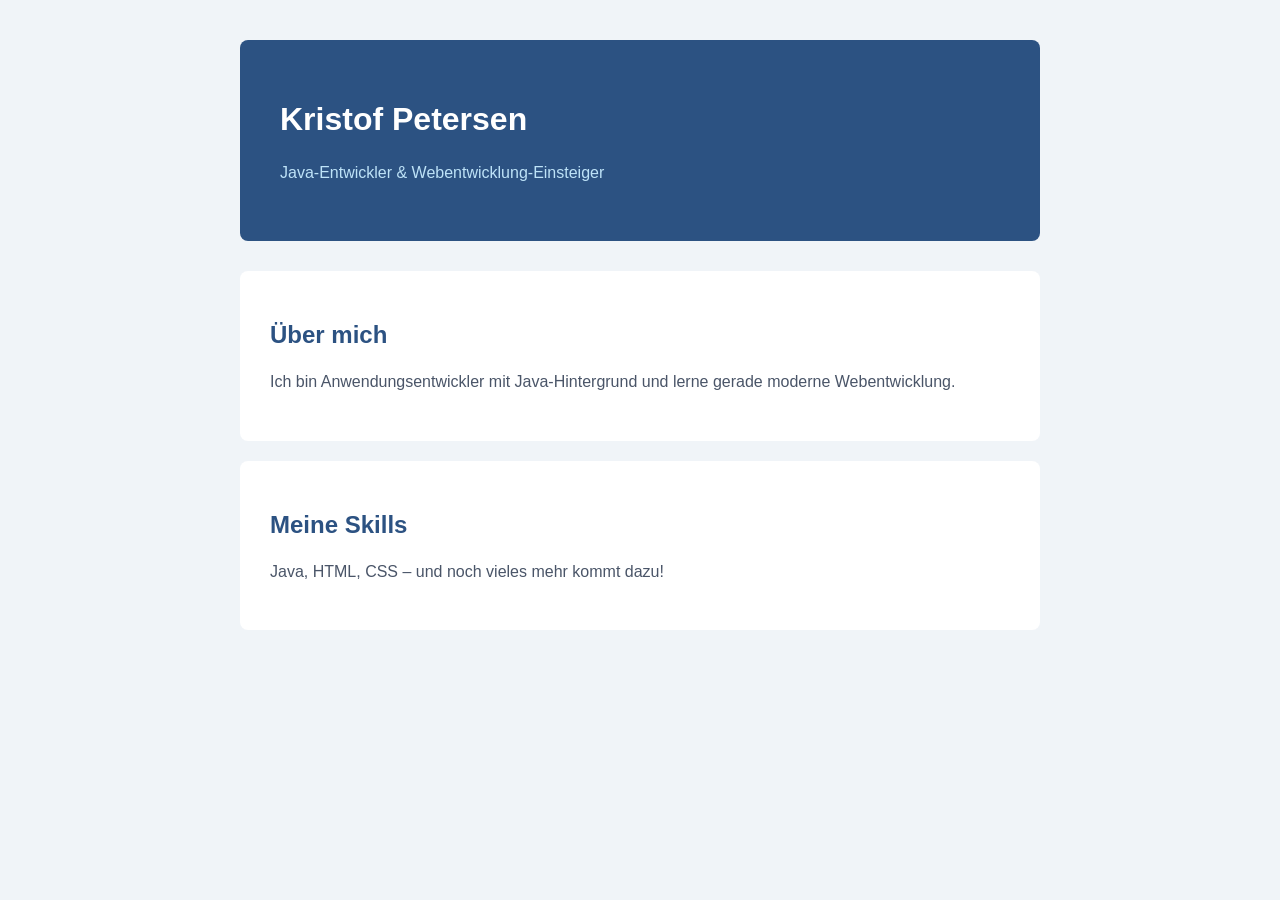
==== index.html @ 46e9c8f8 "Meine erste Website" ====
<!DOCTYPE html>
<html lang="en">
<head>
    <meta charset="UTF-8">
    <meta name="viewport" content="width=device-width, initial-scale=1.0">
    <title>Document</title>
    <link rel="stylesheet" href="style.css">
</head>
<body>
    <header>
        <h1>Kristof Petersen</h1>
        <p>Java-Entwickler & Webentwicklung-Einsteiger</p>
    </header>

    <section>
        <h2>Über mich</h2>
        <p>Ich bin Anwendungsentwickler mit Java-Hintergrund und lerne gerade moderne Webentwicklung.</p>
    </section>

    <section>
        <h2>Meine Skills</h2>
        <p>Java, HTML, CSS – und noch vieles mehr kommt dazu!</p>
    </section>
</body>
</html>
---- style.css ----
body {
    background-color: #f0f4f8;
    font-family: Arial, sans-serif;
    max-width: 800px;
    margin: 0 auto;
    padding: 40px;
}

h1 {
    color: white;
}

p {
    color: #4a5568;
    line-height: 1.6;
}
header {
    background-color: #2c5282;
    color: white;
    padding: 40px;
    border-radius: 8px;
    margin-bottom: 30px;
}

header p {
    color: #bee3f8;
}

section {
    background-color: white;
    padding: 30px;
    border-radius: 8px;
    margin-bottom: 20px;
}

h2 {
    color: #2c5282;
}
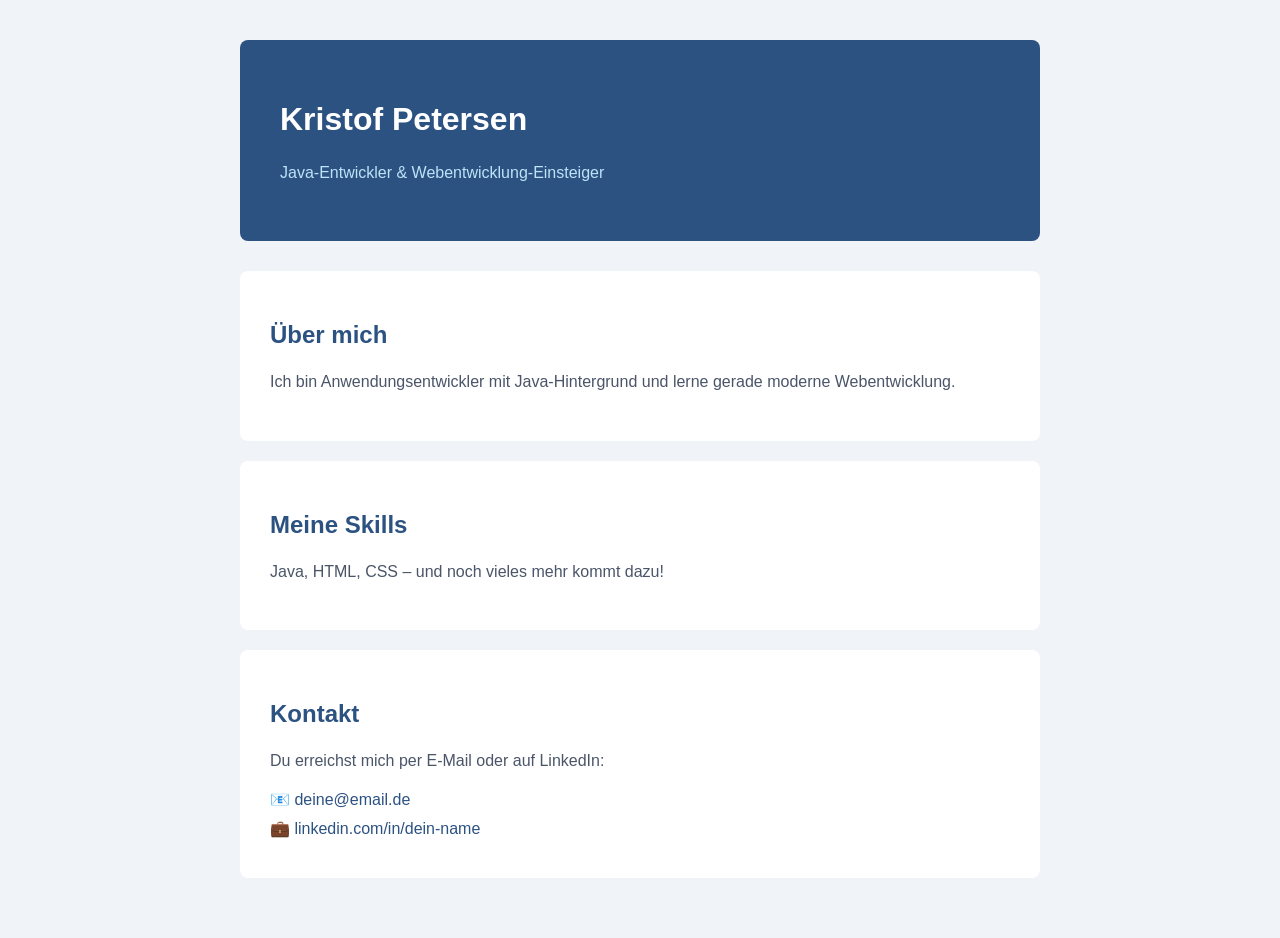
==== commit 41b3f279: "Kontaktbereich mit E-Mail und LinkedIn hinzugefügt Co-Authored-By: Claude Sonnet 4.6 <noreply@anthro" ====
--- a/index.html
+++ b/index.html
@@ -21,5 +21,14 @@
         <h2>Meine Skills</h2>
         <p>Java, HTML, CSS – und noch vieles mehr kommt dazu!</p>
     </section>
+
+    <section id="kontakt">
+        <h2>Kontakt</h2>
+        <p>Du erreichst mich per E-Mail oder auf LinkedIn:</p>
+        <ul class="kontakt-liste">
+            <li>📧 <a href="mailto:deine@email.de">deine@email.de</a></li>
+            <li>💼 <a href="https://linkedin.com/in/dein-name" target="_blank">linkedin.com/in/dein-name</a></li>
+        </ul>
+    </section>
 </body>
 </html>
--- a/style.css
+++ b/style.css
@@ -35,4 +35,25 @@
 
 h2 {
     color: #2c5282;
+}
+
+.kontakt-liste {
+    list-style: none;
+    padding: 0;
+    margin: 0;
+}
+
+.kontakt-liste li {
+    margin-bottom: 10px;
+    font-size: 1rem;
+    color: #4a5568;
+}
+
+.kontakt-liste a {
+    color: #2c5282;
+    text-decoration: none;
+}
+
+.kontakt-liste a:hover {
+    text-decoration: underline;
 }
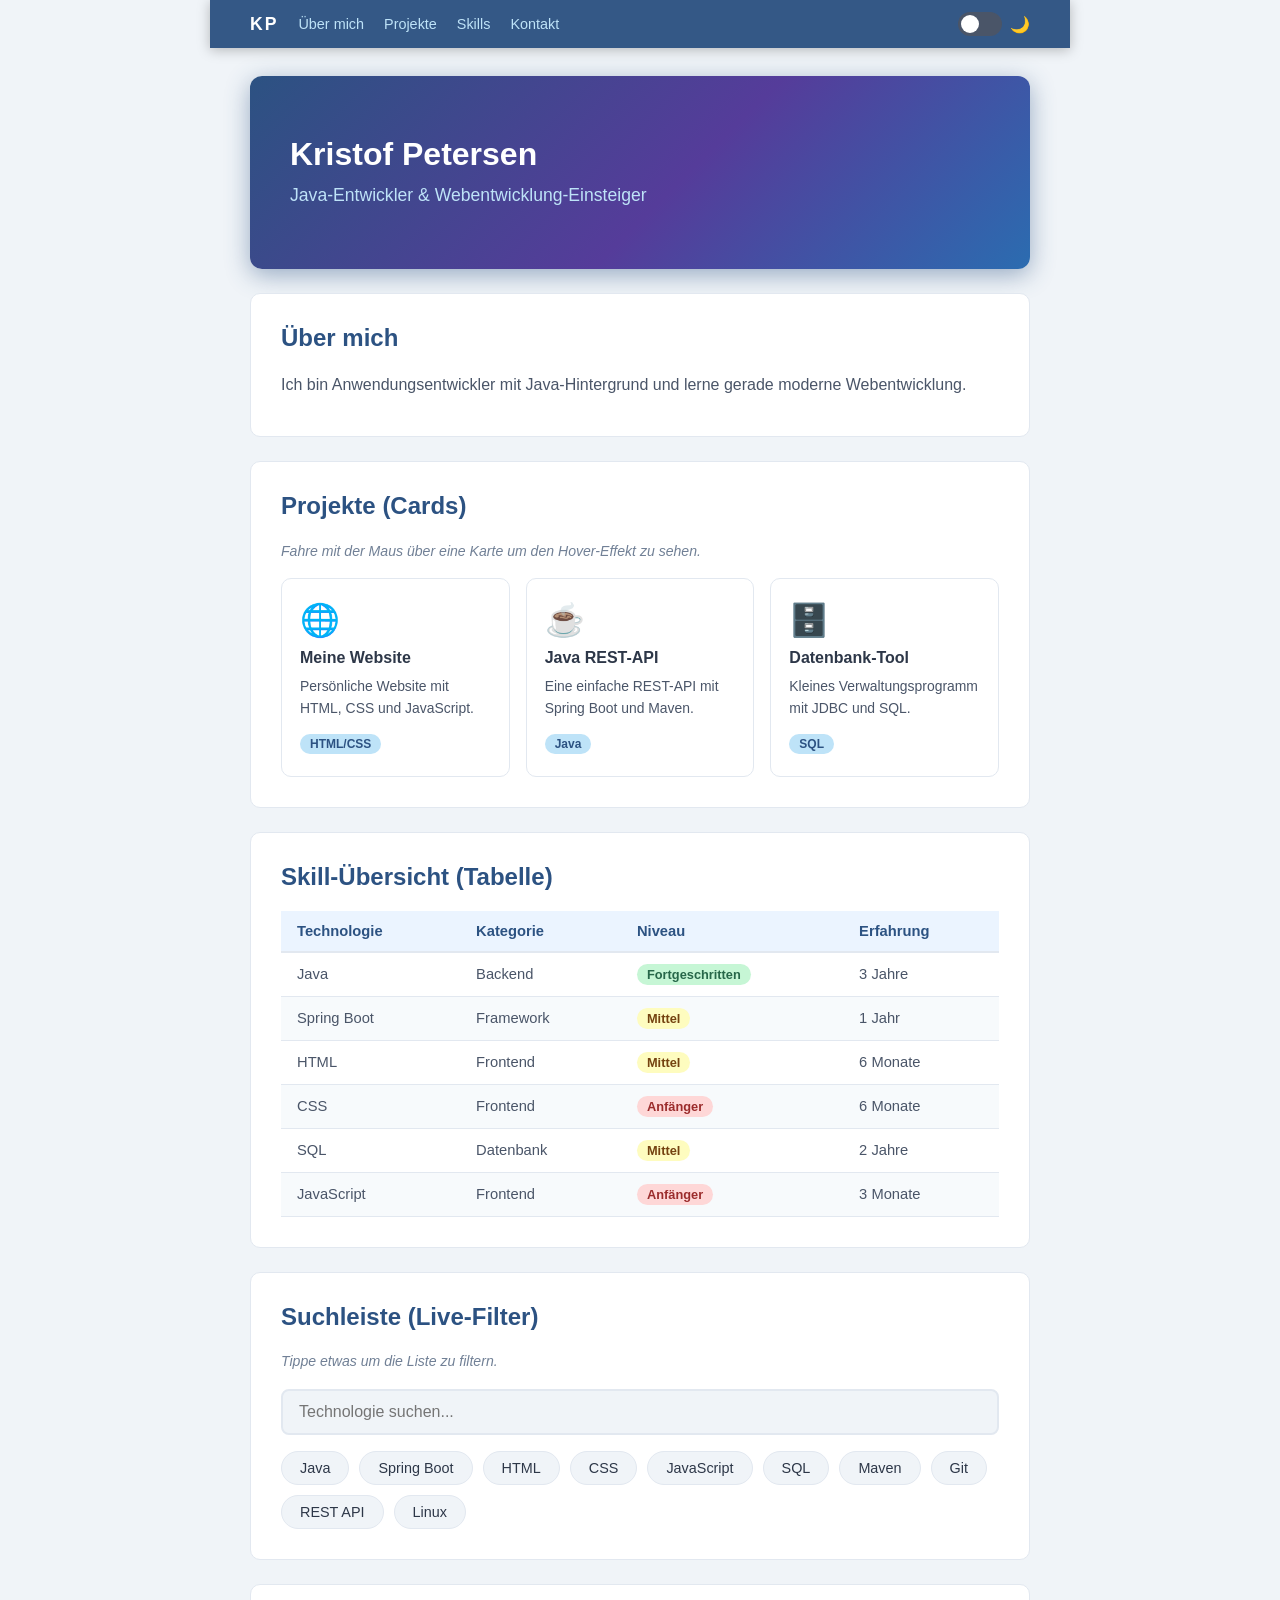
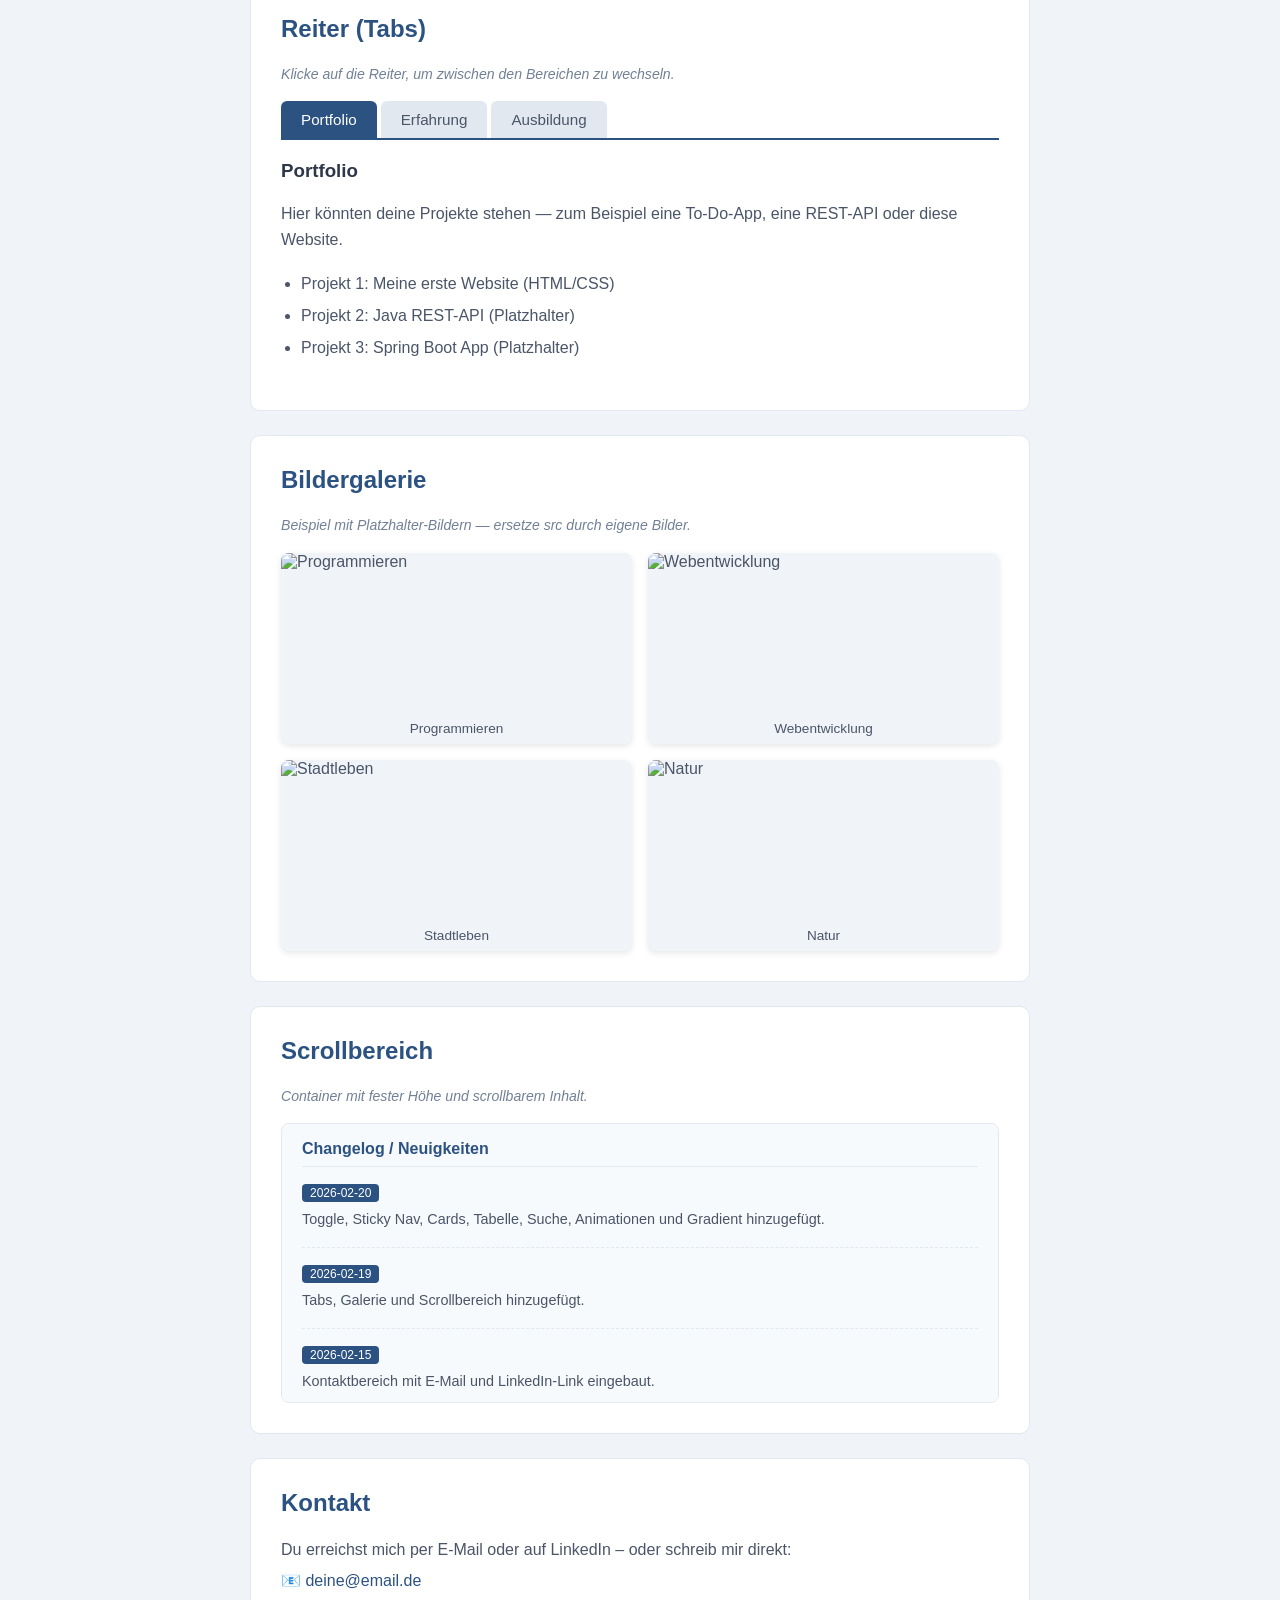
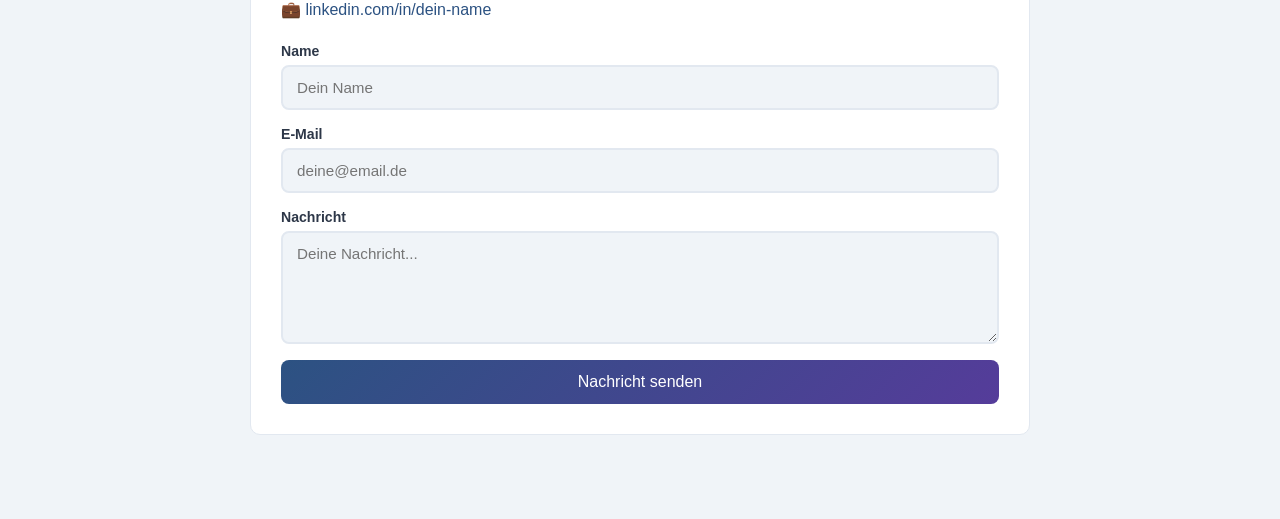
==== commit a78da6f3: "Neue UI-Elemente und Dark-Mode-Fix für Überschriften Visuelle Elemente hinzugefügt: Sticky Nav, Dark" ====
--- a/index.html
+++ b/index.html
@@ -1,34 +1,312 @@
 <!DOCTYPE html>
-<html lang="en">
+<html lang="de">
 <head>
     <meta charset="UTF-8">
     <meta name="viewport" content="width=device-width, initial-scale=1.0">
-    <title>Document</title>
+    <title>Kristof Petersen</title>
     <link rel="stylesheet" href="style.css">
 </head>
 <body>
+
+    <!-- ===== STICKY NAV ===== -->
+    <nav class="sticky-nav">
+        <div class="nav-inhalt">
+            <span class="nav-name">KP</span>
+            <div class="nav-links">
+                <a href="#ueber-mich">Über mich</a>
+                <a href="#projekte">Projekte</a>
+                <a href="#skills">Skills</a>
+                <a href="#kontakt">Kontakt</a>
+            </div>
+            <label class="toggle-switch" title="Dark Mode umschalten">
+                <input type="checkbox" id="dark-mode-toggle">
+                <span class="toggle-slider"></span>
+                <span class="toggle-label">🌙</span>
+            </label>
+        </div>
+    </nav>
+
+    <!-- ===== HEADER mit Gradient ===== -->
     <header>
         <h1>Kristof Petersen</h1>
         <p>Java-Entwickler & Webentwicklung-Einsteiger</p>
     </header>
 
-    <section>
+    <!-- ===== ÜBER MICH ===== -->
+    <section id="ueber-mich" class="animiert">
         <h2>Über mich</h2>
         <p>Ich bin Anwendungsentwickler mit Java-Hintergrund und lerne gerade moderne Webentwicklung.</p>
     </section>
 
-    <section>
-        <h2>Meine Skills</h2>
-        <p>Java, HTML, CSS – und noch vieles mehr kommt dazu!</p>
-    </section>
-
-    <section id="kontakt">
+    <!-- ===== KARTEN ===== -->
+    <section id="projekte" class="animiert">
+        <h2>Projekte (Cards)</h2>
+        <p class="hinweis">Fahre mit der Maus über eine Karte um den Hover-Effekt zu sehen.</p>
+        <div class="karten-raster">
+            <div class="karte">
+                <div class="karte-icon">🌐</div>
+                <h3>Meine Website</h3>
+                <p>Persönliche Website mit HTML, CSS und JavaScript.</p>
+                <span class="karte-tag">HTML/CSS</span>
+            </div>
+            <div class="karte">
+                <div class="karte-icon">☕</div>
+                <h3>Java REST-API</h3>
+                <p>Eine einfache REST-API mit Spring Boot und Maven.</p>
+                <span class="karte-tag">Java</span>
+            </div>
+            <div class="karte">
+                <div class="karte-icon">🗄️</div>
+                <h3>Datenbank-Tool</h3>
+                <p>Kleines Verwaltungsprogramm mit JDBC und SQL.</p>
+                <span class="karte-tag">SQL</span>
+            </div>
+        </div>
+    </section>
+
+    <!-- ===== TABELLE ===== -->
+    <section id="skills" class="animiert">
+        <h2>Skill-Übersicht (Tabelle)</h2>
+        <table class="skill-tabelle">
+            <thead>
+                <tr>
+                    <th>Technologie</th>
+                    <th>Kategorie</th>
+                    <th>Niveau</th>
+                    <th>Erfahrung</th>
+                </tr>
+            </thead>
+            <tbody>
+                <tr>
+                    <td>Java</td>
+                    <td>Backend</td>
+                    <td><span class="niveau fortgeschritten">Fortgeschritten</span></td>
+                    <td>3 Jahre</td>
+                </tr>
+                <tr>
+                    <td>Spring Boot</td>
+                    <td>Framework</td>
+                    <td><span class="niveau mittel">Mittel</span></td>
+                    <td>1 Jahr</td>
+                </tr>
+                <tr>
+                    <td>HTML</td>
+                    <td>Frontend</td>
+                    <td><span class="niveau mittel">Mittel</span></td>
+                    <td>6 Monate</td>
+                </tr>
+                <tr>
+                    <td>CSS</td>
+                    <td>Frontend</td>
+                    <td><span class="niveau anfaenger">Anfänger</span></td>
+                    <td>6 Monate</td>
+                </tr>
+                <tr>
+                    <td>SQL</td>
+                    <td>Datenbank</td>
+                    <td><span class="niveau mittel">Mittel</span></td>
+                    <td>2 Jahre</td>
+                </tr>
+                <tr>
+                    <td>JavaScript</td>
+                    <td>Frontend</td>
+                    <td><span class="niveau anfaenger">Anfänger</span></td>
+                    <td>3 Monate</td>
+                </tr>
+            </tbody>
+        </table>
+    </section>
+
+    <!-- ===== SUCHLEISTE ===== -->
+    <section class="animiert">
+        <h2>Suchleiste (Live-Filter)</h2>
+        <p class="hinweis">Tippe etwas um die Liste zu filtern.</p>
+        <input type="text" id="suche" class="such-feld" placeholder="Technologie suchen...">
+        <ul class="such-liste" id="such-liste">
+            <li>Java</li>
+            <li>Spring Boot</li>
+            <li>HTML</li>
+            <li>CSS</li>
+            <li>JavaScript</li>
+            <li>SQL</li>
+            <li>Maven</li>
+            <li>Git</li>
+            <li>REST API</li>
+            <li>Linux</li>
+        </ul>
+    </section>
+
+    <!-- ===== TABS ===== -->
+    <section class="animiert">
+        <h2>Reiter (Tabs)</h2>
+        <p class="hinweis">Klicke auf die Reiter, um zwischen den Bereichen zu wechseln.</p>
+        <div class="tab-leiste">
+            <button class="tab-btn aktiv" onclick="zeigeTab('portfolio', this)">Portfolio</button>
+            <button class="tab-btn" onclick="zeigeTab('erfahrung', this)">Erfahrung</button>
+            <button class="tab-btn" onclick="zeigeTab('ausbildung', this)">Ausbildung</button>
+        </div>
+        <div class="tab-inhalt aktiv" id="portfolio">
+            <h3>Portfolio</h3>
+            <p>Hier könnten deine Projekte stehen — zum Beispiel eine To-Do-App, eine REST-API oder diese Website.</p>
+            <ul>
+                <li>Projekt 1: Meine erste Website (HTML/CSS)</li>
+                <li>Projekt 2: Java REST-API (Platzhalter)</li>
+                <li>Projekt 3: Spring Boot App (Platzhalter)</li>
+            </ul>
+        </div>
+        <div class="tab-inhalt" id="erfahrung">
+            <h3>Berufserfahrung</h3>
+            <p>Deine berufliche Laufbahn könnte hier übersichtlich dargestellt werden.</p>
+            <ul>
+                <li><strong>2023 – heute:</strong> Junior Java-Entwickler (Platzhalter GmbH)</li>
+                <li><strong>2021 – 2023:</strong> Ausbildung Anwendungsentwickler</li>
+            </ul>
+        </div>
+        <div class="tab-inhalt" id="ausbildung">
+            <h3>Ausbildung</h3>
+            <p>Zertifikate, Abschlüsse und Weiterbildungen könnten hier aufgelistet werden.</p>
+            <ul>
+                <li>Fachinformatiker – Anwendungsentwicklung (IHK)</li>
+                <li>Selbststudium: Webentwicklung (HTML, CSS, JavaScript)</li>
+            </ul>
+        </div>
+    </section>
+
+    <!-- ===== GALERIE ===== -->
+    <section class="animiert">
+        <h2>Bildergalerie</h2>
+        <p class="hinweis">Beispiel mit Platzhalter-Bildern — ersetze src durch eigene Bilder.</p>
+        <div class="galerie">
+            <figure>
+                <img src="https://picsum.photos/seed/java/400/250" alt="Programmieren">
+                <figcaption>Programmieren</figcaption>
+            </figure>
+            <figure>
+                <img src="https://picsum.photos/seed/web/400/250" alt="Webentwicklung">
+                <figcaption>Webentwicklung</figcaption>
+            </figure>
+            <figure>
+                <img src="https://picsum.photos/seed/city/400/250" alt="Stadtleben">
+                <figcaption>Stadtleben</figcaption>
+            </figure>
+            <figure>
+                <img src="https://picsum.photos/seed/nature/400/250" alt="Natur">
+                <figcaption>Natur</figcaption>
+            </figure>
+        </div>
+    </section>
+
+    <!-- ===== SCROLLBEREICH ===== -->
+    <section class="animiert">
+        <h2>Scrollbereich</h2>
+        <p class="hinweis">Container mit fester Höhe und scrollbarem Inhalt.</p>
+        <div class="scroll-box">
+            <h3>Changelog / Neuigkeiten</h3>
+            <div class="scroll-eintrag">
+                <span class="datum">2026-02-20</span>
+                <p>Toggle, Sticky Nav, Cards, Tabelle, Suche, Animationen und Gradient hinzugefügt.</p>
+            </div>
+            <div class="scroll-eintrag">
+                <span class="datum">2026-02-19</span>
+                <p>Tabs, Galerie und Scrollbereich hinzugefügt.</p>
+            </div>
+            <div class="scroll-eintrag">
+                <span class="datum">2026-02-15</span>
+                <p>Kontaktbereich mit E-Mail und LinkedIn-Link eingebaut.</p>
+            </div>
+            <div class="scroll-eintrag">
+                <span class="datum">2026-02-10</span>
+                <p>CSS-Styling verbessert — blauer Header und abgerundete Karten.</p>
+            </div>
+            <div class="scroll-eintrag">
+                <span class="datum">2026-02-05</span>
+                <p>Erste Version der persönlichen Website veröffentlicht.</p>
+            </div>
+            <div class="scroll-eintrag">
+                <span class="datum">2026-01-28</span>
+                <p>Grundstruktur mit HTML erstellt: Header, Über-mich, Skills.</p>
+            </div>
+            <div class="scroll-eintrag">
+                <span class="datum">2026-01-20</span>
+                <p>Projekt gestartet – Lernziel: Moderne Webentwicklung meistern.</p>
+            </div>
+        </div>
+    </section>
+
+    <!-- ===== KONTAKTFORMULAR ===== -->
+    <section id="kontakt" class="animiert">
         <h2>Kontakt</h2>
-        <p>Du erreichst mich per E-Mail oder auf LinkedIn:</p>
+        <p>Du erreichst mich per E-Mail oder auf LinkedIn – oder schreib mir direkt:</p>
         <ul class="kontakt-liste">
             <li>📧 <a href="mailto:deine@email.de">deine@email.de</a></li>
             <li>💼 <a href="https://linkedin.com/in/dein-name" target="_blank">linkedin.com/in/dein-name</a></li>
         </ul>
-    </section>
+
+        <form class="kontakt-formular" onsubmit="formularAbsenden(event)">
+            <div class="formular-gruppe">
+                <label for="name">Name</label>
+                <input type="text" id="name" placeholder="Dein Name" required>
+            </div>
+            <div class="formular-gruppe">
+                <label for="email">E-Mail</label>
+                <input type="email" id="email" placeholder="deine@email.de" required>
+            </div>
+            <div class="formular-gruppe">
+                <label for="nachricht">Nachricht</label>
+                <textarea id="nachricht" rows="5" placeholder="Deine Nachricht..." required></textarea>
+            </div>
+            <button type="submit" class="senden-btn">Nachricht senden</button>
+        </form>
+        <div id="formular-bestaetigung" class="bestaetigung versteckt">
+            ✅ Danke! Deine Nachricht wurde (simuliert) gesendet.
+        </div>
+    </section>
+
+    <script>
+        // ===== DARK MODE =====
+        const toggle = document.getElementById('dark-mode-toggle');
+        if (localStorage.getItem('dunkelModus') === 'an') {
+            document.body.classList.add('dunkel');
+            toggle.checked = true;
+        }
+        toggle.addEventListener('change', () => {
+            document.body.classList.toggle('dunkel');
+            localStorage.setItem('dunkelModus', toggle.checked ? 'an' : 'aus');
+        });
+
+        // ===== TABS =====
+        function zeigeTab(id, btn) {
+            document.querySelectorAll('.tab-inhalt').forEach(el => el.classList.remove('aktiv'));
+            document.querySelectorAll('.tab-btn').forEach(b => b.classList.remove('aktiv'));
+            document.getElementById(id).classList.add('aktiv');
+            btn.classList.add('aktiv');
+        }
+
+        // ===== SUCHE =====
+        document.getElementById('suche').addEventListener('input', function () {
+            const q = this.value.toLowerCase();
+            document.querySelectorAll('#such-liste li').forEach(li => {
+                li.style.display = li.textContent.toLowerCase().includes(q) ? '' : 'none';
+            });
+        });
+
+        // ===== FORMULAR =====
+        function formularAbsenden(event) {
+            event.preventDefault();
+            event.target.reset();
+            const msg = document.getElementById('formular-bestaetigung');
+            msg.classList.remove('versteckt');
+            setTimeout(() => msg.classList.add('versteckt'), 4000);
+        }
+
+        // ===== SCROLL-ANIMATIONEN (Intersection Observer) =====
+        const beobachter = new IntersectionObserver(eintraege => {
+            eintraege.forEach(e => {
+                if (e.isIntersecting) e.target.classList.add('sichtbar');
+            });
+        }, { threshold: 0.1 });
+        document.querySelectorAll('.animiert').forEach(el => beobachter.observe(el));
+    </script>
+
 </body>
-</html>+</html>
--- a/style.css
+++ b/style.css
@@ -1,59 +1,526 @@
+/* ===== CSS VARIABLEN (Light / Dark Mode) ===== */
+:root {
+    --bg:           #f0f4f8;
+    --karte-bg:     #ffffff;
+    --text:         #4a5568;
+    --text-stark:   #2d3748;
+    --rahmen:       #e2e8f0;
+    --blau:         #2c5282;
+    --blau-hell:    #bee3f8;
+    --scroll-bg:    #f7fafc;
+    --tab-inaktiv:  #e2e8f0;
+    --tabelle-kopf: #ebf4ff;
+    --tabelle-alt:  #f7fafc;
+}
+
+body.dunkel {
+    --bg:           #1a202c;
+    --karte-bg:     #2d3748;
+    --text:         #a0aec0;
+    --text-stark:   #e2e8f0;
+    --blau:         #63b3ed;
+    --rahmen:       #4a5568;
+    --blau-hell:    #2a4365;
+    --scroll-bg:    #2d3748;
+    --tab-inaktiv:  #374151;
+    --tabelle-kopf: #2a4365;
+    --tabelle-alt:  #374151;
+}
+
+/* ===== RESET & BASIS ===== */
+*, *::before, *::after {
+    box-sizing: border-box;
+}
+
+* {
+    transition: background-color 0.3s ease, color 0.3s ease, border-color 0.3s ease;
+}
+
 body {
-    background-color: #f0f4f8;
+    background-color: var(--bg);
     font-family: Arial, sans-serif;
-    max-width: 800px;
+    max-width: 860px;
     margin: 0 auto;
-    padding: 40px;
-}
-
-h1 {
+    padding: 0 40px 60px 40px;
+    color: var(--text);
+}
+
+h1 { color: white; margin: 0 0 8px 0; }
+h2 { color: var(--blau); margin-top: 0; }
+h3 { color: var(--text-stark); margin-top: 0; }
+
+p {
+    color: var(--text);
+    line-height: 1.6;
+    margin: 0 0 8px 0;
+}
+
+.hinweis {
+    font-size: 0.88rem;
+    color: #718096;
+    font-style: italic;
+    margin-bottom: 16px;
+}
+
+/* ===== STICKY NAVIGATION ===== */
+.sticky-nav {
+    position: sticky;
+    top: 0;
+    z-index: 100;
+    background: rgba(44, 82, 130, 0.96);
+    backdrop-filter: blur(8px);
+    margin: 0 -40px 28px -40px;
+    padding: 0;
+    box-shadow: 0 2px 12px rgba(0, 0, 0, 0.25);
+}
+
+.nav-inhalt {
+    max-width: 860px;
+    margin: 0 auto;
+    padding: 12px 40px;
+    display: flex;
+    align-items: center;
+    gap: 20px;
+}
+
+.nav-name {
     color: white;
-}
-
-p {
-    color: #4a5568;
-    line-height: 1.6;
-}
+    font-weight: bold;
+    font-size: 1.1rem;
+    letter-spacing: 2px;
+    flex-shrink: 0;
+}
+
+.nav-links {
+    display: flex;
+    gap: 20px;
+    flex: 1;
+}
+
+.nav-links a {
+    color: #bee3f8;
+    text-decoration: none;
+    font-size: 0.9rem;
+    transition: color 0.2s;
+}
+
+.nav-links a:hover {
+    color: white;
+}
+
+/* ===== TOGGLE SWITCH (Dark Mode) ===== */
+.toggle-switch {
+    display: flex;
+    align-items: center;
+    gap: 8px;
+    cursor: pointer;
+    flex-shrink: 0;
+}
+
+.toggle-switch input {
+    display: none;
+}
+
+.toggle-slider {
+    width: 44px;
+    height: 24px;
+    background: #4a5568;
+    border-radius: 12px;
+    position: relative;
+    transition: background 0.3s;
+}
+
+.toggle-slider::after {
+    content: '';
+    position: absolute;
+    width: 18px;
+    height: 18px;
+    background: white;
+    border-radius: 50%;
+    top: 3px;
+    left: 3px;
+    transition: left 0.3s;
+}
+
+.toggle-switch input:checked + .toggle-slider {
+    background: #553c9a;
+}
+
+.toggle-switch input:checked + .toggle-slider::after {
+    left: 23px;
+}
+
+.toggle-label {
+    font-size: 1rem;
+}
+
+/* ===== HEADER mit Gradient ===== */
 header {
-    background-color: #2c5282;
+    background: linear-gradient(135deg, #2c5282 0%, #553c9a 55%, #2b6cb0 100%);
     color: white;
-    padding: 40px;
-    border-radius: 8px;
-    margin-bottom: 30px;
+    padding: 60px 40px;
+    border-radius: 12px;
+    margin-bottom: 24px;
+    box-shadow: 0 6px 24px rgba(44, 82, 130, 0.45);
 }
 
 header p {
     color: #bee3f8;
-}
-
+    font-size: 1.1rem;
+    margin: 0;
+}
+
+/* ===== SECTIONS ===== */
 section {
-    background-color: white;
+    background-color: var(--karte-bg);
     padding: 30px;
+    border-radius: 10px;
+    margin-bottom: 24px;
+    border: 1px solid var(--rahmen);
+}
+
+/* ===== ANIMATIONEN (Scroll-triggered) ===== */
+.animiert {
+    opacity: 0;
+    transform: translateY(28px);
+    transition: opacity 0.55s ease, transform 0.55s ease;
+}
+
+.animiert.sichtbar {
+    opacity: 1;
+    transform: translateY(0);
+}
+
+/* ===== KARTEN ===== */
+.karten-raster {
+    display: grid;
+    grid-template-columns: repeat(3, 1fr);
+    gap: 16px;
+}
+
+.karte {
+    background: var(--karte-bg);
+    border: 1px solid var(--rahmen);
+    border-radius: 10px;
+    padding: 22px 18px;
+    cursor: default;
+    transition: transform 0.25s ease, box-shadow 0.25s ease;
+}
+
+.karte:hover {
+    transform: translateY(-7px);
+    box-shadow: 0 14px 28px rgba(44, 82, 130, 0.2);
+}
+
+.karte-icon {
+    font-size: 2rem;
+    margin-bottom: 10px;
+}
+
+.karte h3 {
+    font-size: 1rem;
+    margin-bottom: 8px;
+}
+
+.karte p {
+    font-size: 0.87rem;
+    margin-bottom: 14px;
+}
+
+.karte-tag {
+    display: inline-block;
+    background: var(--blau-hell);
+    color: var(--blau);
+    font-size: 0.75rem;
+    font-weight: bold;
+    padding: 3px 10px;
+    border-radius: 12px;
+}
+
+body.dunkel .karte-tag {
+    color: #bee3f8;
+}
+
+/* ===== TABELLE ===== */
+.skill-tabelle {
+    width: 100%;
+    border-collapse: collapse;
+    font-size: 0.92rem;
+}
+
+.skill-tabelle th {
+    background: var(--tabelle-kopf);
+    color: var(--blau);
+    text-align: left;
+    padding: 12px 16px;
+    border-bottom: 2px solid var(--rahmen);
+}
+
+.skill-tabelle td {
+    padding: 11px 16px;
+    border-bottom: 1px solid var(--rahmen);
+    color: var(--text);
+}
+
+.skill-tabelle tr:nth-child(even) td {
+    background: var(--tabelle-alt);
+}
+
+.skill-tabelle tbody tr:hover td {
+    background: var(--blau-hell);
+}
+
+.niveau {
+    display: inline-block;
+    padding: 3px 10px;
+    border-radius: 12px;
+    font-size: 0.8rem;
+    font-weight: bold;
+}
+
+.niveau.fortgeschritten { background: #c6f6d5; color: #276749; }
+.niveau.mittel          { background: #fefcbf; color: #744210; }
+.niveau.anfaenger       { background: #fed7d7; color: #9b2c2c; }
+
+/* ===== SUCHLEISTE ===== */
+.such-feld {
+    width: 100%;
+    padding: 12px 16px;
+    border: 2px solid var(--rahmen);
     border-radius: 8px;
+    font-size: 1rem;
+    background: var(--bg);
+    color: var(--text-stark);
+    outline: none;
+    margin-bottom: 16px;
+    transition: border-color 0.2s;
+}
+
+.such-feld:focus {
+    border-color: var(--blau);
+}
+
+.such-liste {
+    list-style: none;
+    padding: 0;
+    margin: 0;
+    display: flex;
+    flex-wrap: wrap;
+    gap: 10px;
+}
+
+.such-liste li {
+    background: var(--bg);
+    border: 1px solid var(--rahmen);
+    color: var(--text-stark);
+    padding: 8px 18px;
+    border-radius: 20px;
+    font-size: 0.9rem;
+    transition: background 0.2s;
+}
+
+.such-liste li:hover {
+    background: var(--blau-hell);
+}
+
+/* ===== TABS ===== */
+.tab-leiste {
+    display: flex;
+    gap: 4px;
+    border-bottom: 2px solid var(--blau);
     margin-bottom: 20px;
 }
 
-h2 {
-    color: #2c5282;
-}
-
+.tab-btn {
+    padding: 10px 20px;
+    border: none;
+    background: var(--tab-inaktiv);
+    color: var(--text);
+    border-radius: 6px 6px 0 0;
+    cursor: pointer;
+    font-size: 0.95rem;
+    transition: background 0.2s;
+}
+
+.tab-btn:hover {
+    background: var(--blau-hell);
+}
+
+.tab-btn.aktiv {
+    background: var(--blau);
+    color: white;
+}
+
+.tab-inhalt {
+    display: none;
+}
+
+.tab-inhalt.aktiv {
+    display: block;
+}
+
+.tab-inhalt ul {
+    color: var(--text);
+    line-height: 2;
+    padding-left: 20px;
+}
+
+/* ===== GALERIE ===== */
+.galerie {
+    display: grid;
+    grid-template-columns: repeat(2, 1fr);
+    gap: 16px;
+}
+
+.galerie figure {
+    margin: 0;
+    border-radius: 8px;
+    overflow: hidden;
+    background: var(--bg);
+    box-shadow: 0 2px 6px rgba(0, 0, 0, 0.1);
+}
+
+.galerie img {
+    width: 100%;
+    height: 160px;
+    object-fit: cover;
+    display: block;
+}
+
+.galerie figcaption {
+    padding: 8px 12px;
+    font-size: 0.85rem;
+    color: var(--text);
+    text-align: center;
+}
+
+/* ===== SCROLLBEREICH ===== */
+.scroll-box {
+    height: 280px;
+    overflow-y: scroll;
+    border: 1px solid var(--rahmen);
+    border-radius: 8px;
+    padding: 16px 20px;
+    background: var(--scroll-bg);
+}
+
+.scroll-box h3 {
+    margin-bottom: 16px;
+    font-size: 1rem;
+    color: var(--blau);
+    border-bottom: 1px solid var(--rahmen);
+    padding-bottom: 8px;
+}
+
+.scroll-eintrag {
+    margin-bottom: 16px;
+    padding-bottom: 16px;
+    border-bottom: 1px dashed var(--rahmen);
+}
+
+.scroll-eintrag:last-child {
+    border-bottom: none;
+    margin-bottom: 0;
+}
+
+.datum {
+    display: inline-block;
+    background: var(--blau);
+    color: white;
+    font-size: 0.75rem;
+    padding: 2px 8px;
+    border-radius: 4px;
+    margin-bottom: 6px;
+}
+
+.scroll-eintrag p {
+    margin: 0;
+    font-size: 0.9rem;
+}
+
+/* ===== KONTAKT & FORMULAR ===== */
 .kontakt-liste {
     list-style: none;
     padding: 0;
-    margin: 0;
+    margin: 0 0 24px 0;
 }
 
 .kontakt-liste li {
     margin-bottom: 10px;
     font-size: 1rem;
-    color: #4a5568;
+    color: var(--text);
 }
 
 .kontakt-liste a {
-    color: #2c5282;
+    color: var(--blau);
     text-decoration: none;
 }
 
 .kontakt-liste a:hover {
     text-decoration: underline;
-}+}
+
+.kontakt-formular {
+    display: flex;
+    flex-direction: column;
+    gap: 16px;
+}
+
+.formular-gruppe {
+    display: flex;
+    flex-direction: column;
+    gap: 6px;
+}
+
+.formular-gruppe label {
+    font-size: 0.88rem;
+    font-weight: bold;
+    color: var(--text-stark);
+}
+
+.formular-gruppe input,
+.formular-gruppe textarea {
+    padding: 12px 14px;
+    border: 2px solid var(--rahmen);
+    border-radius: 8px;
+    font-size: 0.95rem;
+    background: var(--bg);
+    color: var(--text-stark);
+    font-family: inherit;
+    outline: none;
+    transition: border-color 0.2s;
+}
+
+.formular-gruppe input:focus,
+.formular-gruppe textarea:focus {
+    border-color: var(--blau);
+}
+
+.senden-btn {
+    padding: 13px;
+    background: linear-gradient(135deg, #2c5282, #553c9a);
+    color: white;
+    border: none;
+    border-radius: 8px;
+    font-size: 1rem;
+    cursor: pointer;
+    transition: opacity 0.2s, transform 0.2s;
+}
+
+.senden-btn:hover {
+    opacity: 0.88;
+    transform: translateY(-2px);
+}
+
+.bestaetigung {
+    margin-top: 16px;
+    padding: 14px;
+    background: #c6f6d5;
+    color: #276749;
+    border-radius: 8px;
+    font-weight: bold;
+}
+
+.versteckt {
+    display: none;
+}
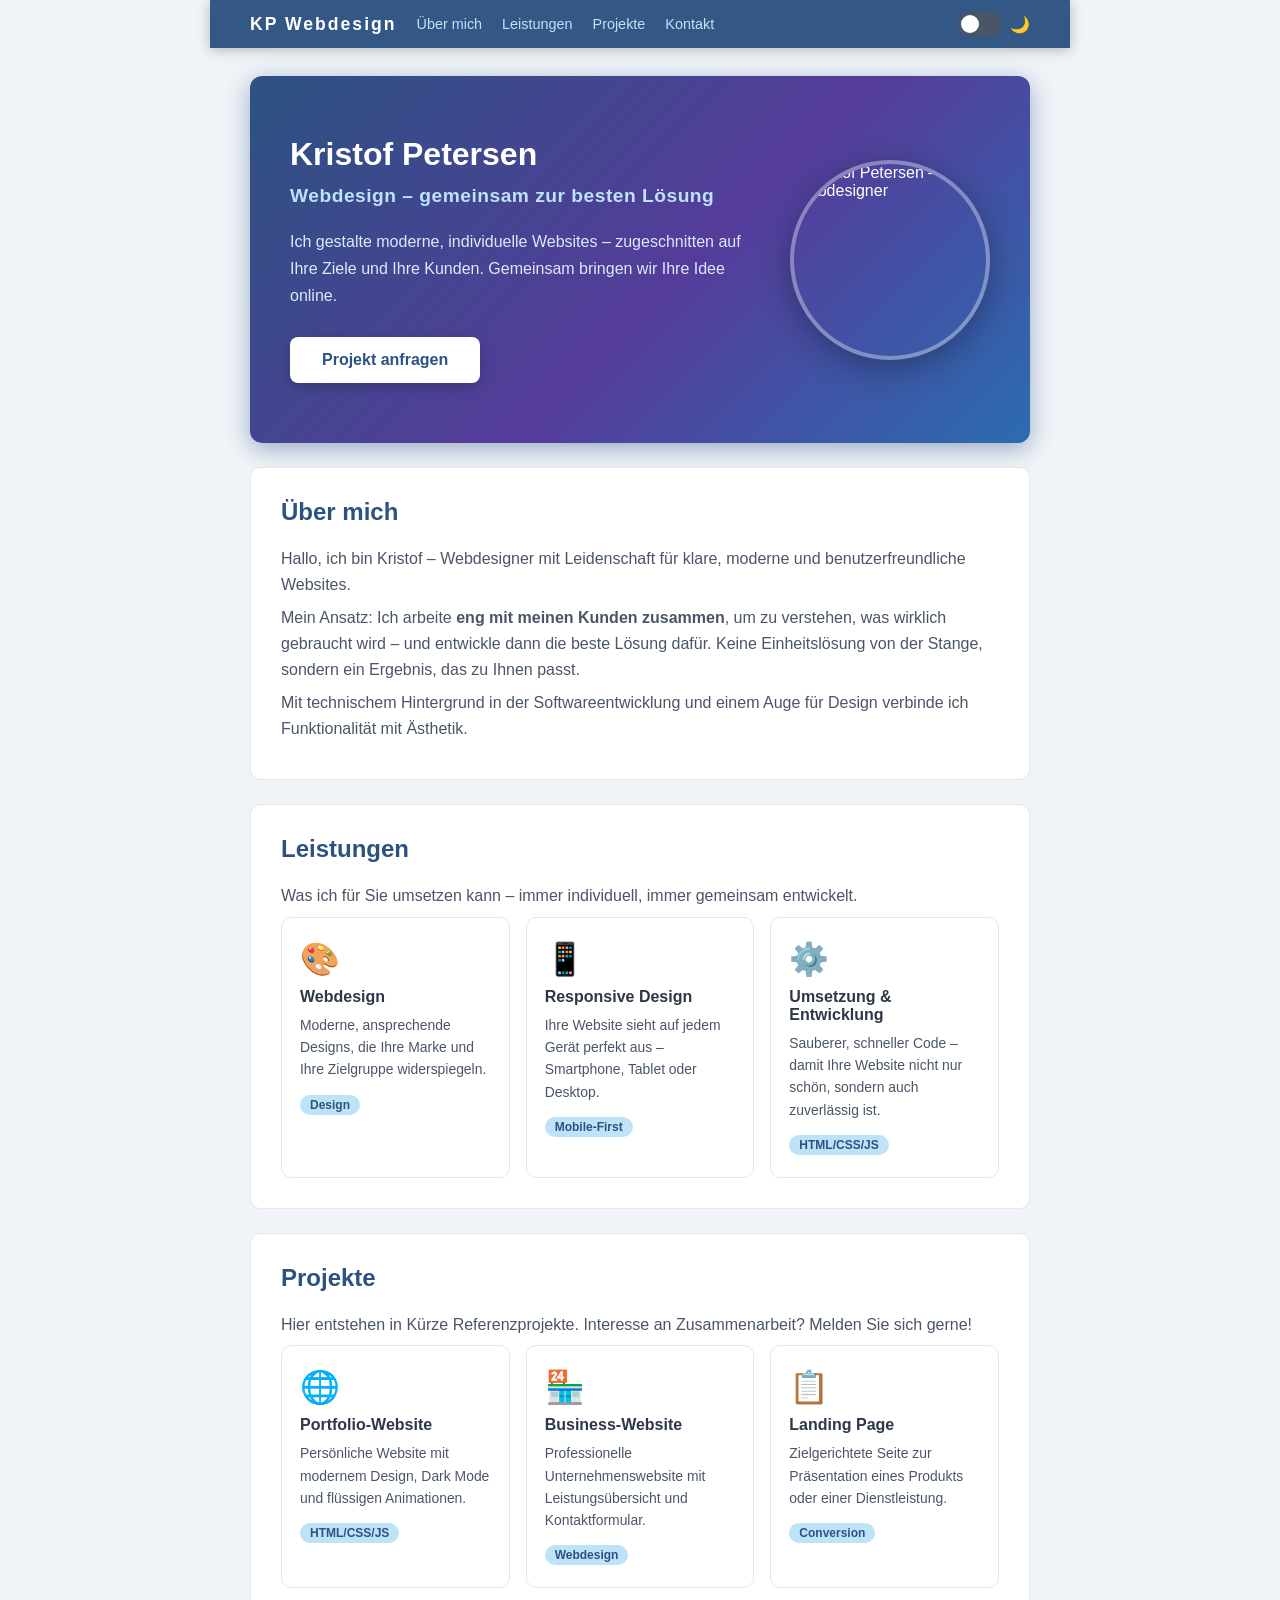
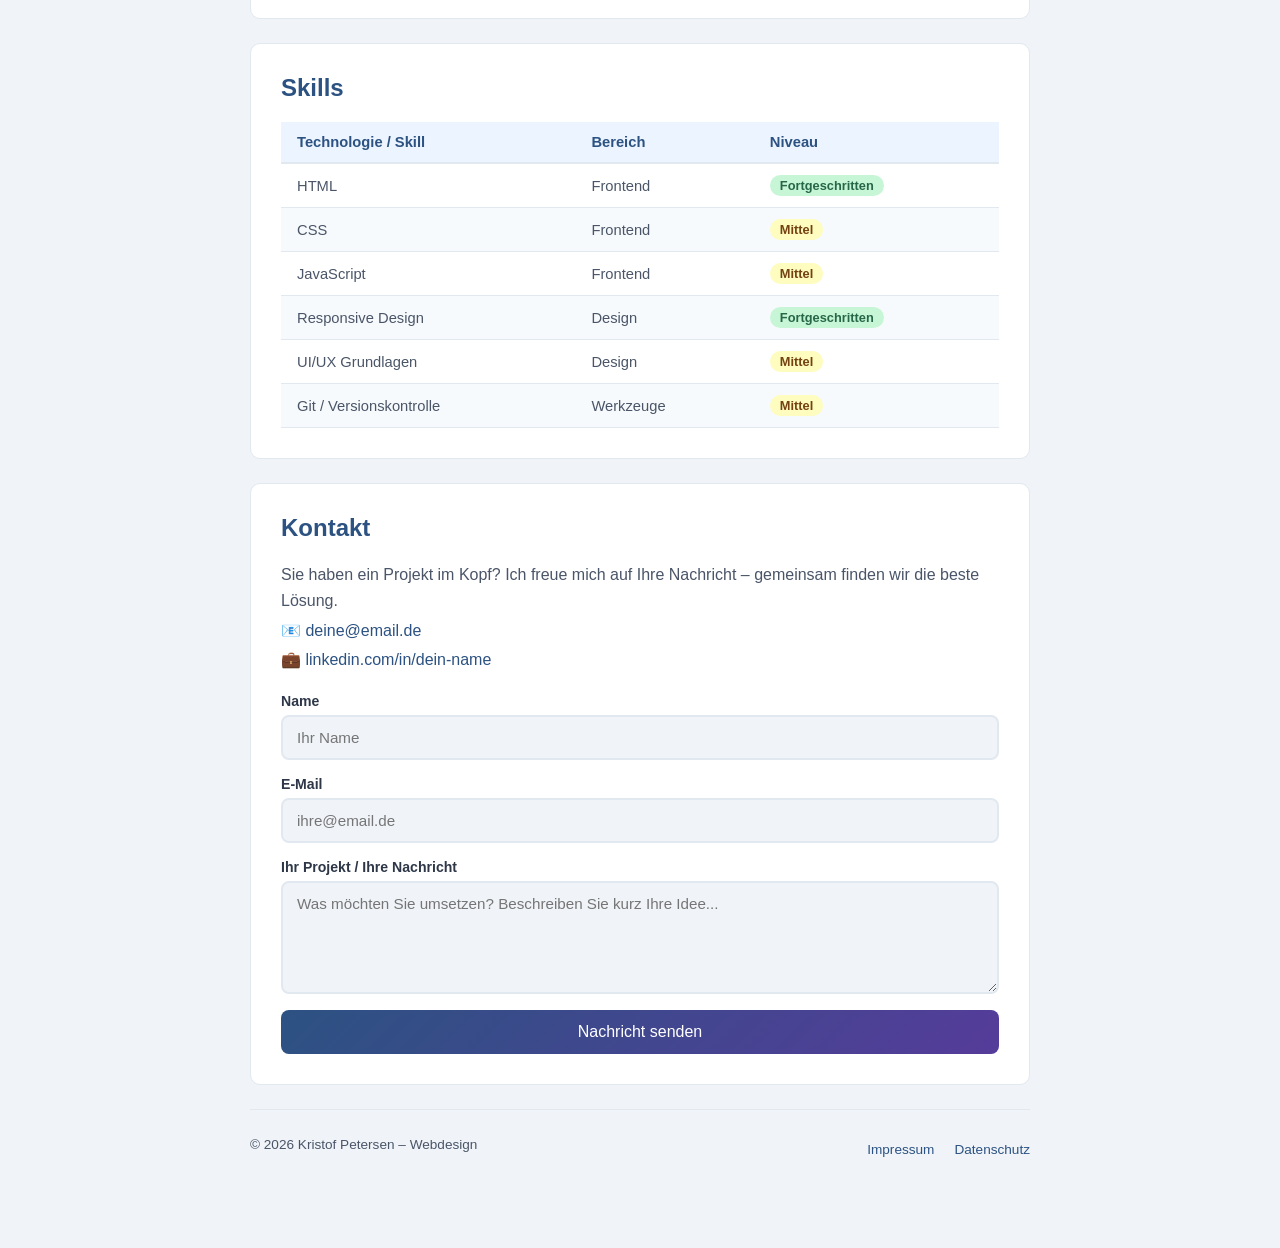
==== commit 4bd89a34: "Website zu Webdesign-Portfolio umgebaut - Branding auf "Kristof Petersen – Webdesign" umgestellt - H" ====
--- a/index.html
+++ b/index.html
@@ -3,7 +3,7 @@
 <head>
     <meta charset="UTF-8">
     <meta name="viewport" content="width=device-width, initial-scale=1.0">
-    <title>Kristof Petersen</title>
+    <title>Kristof Petersen – Webdesign</title>
     <link rel="stylesheet" href="style.css">
 </head>
 <body>
@@ -11,11 +11,11 @@
     <!-- ===== STICKY NAV ===== -->
     <nav class="sticky-nav">
         <div class="nav-inhalt">
-            <span class="nav-name">KP</span>
+            <span class="nav-name">KP Webdesign</span>
             <div class="nav-links">
                 <a href="#ueber-mich">Über mich</a>
+                <a href="#leistungen">Leistungen</a>
                 <a href="#projekte">Projekte</a>
-                <a href="#skills">Skills</a>
                 <a href="#kontakt">Kontakt</a>
             </div>
             <label class="toggle-switch" title="Dark Mode umschalten">
@@ -26,217 +26,131 @@
         </div>
     </nav>
 
-    <!-- ===== HEADER mit Gradient ===== -->
+    <!-- ===== HEADER / HERO ===== -->
     <header>
-        <h1>Kristof Petersen</h1>
-        <p>Java-Entwickler & Webentwicklung-Einsteiger</p>
+        <div class="hero-inhalt">
+            <div class="hero-text">
+                <h1>Kristof Petersen</h1>
+                <p class="hero-untertitel">Webdesign – gemeinsam zur besten Lösung</p>
+                <p class="hero-beschreibung">Ich gestalte moderne, individuelle Websites – zugeschnitten auf Ihre Ziele und Ihre Kunden. Gemeinsam bringen wir Ihre Idee online.</p>
+                <a href="#kontakt" class="hero-cta">Projekt anfragen</a>
+            </div>
+            <div class="hero-bild">
+                <img src="FM1A2075.jpg" alt="Kristof Petersen – Webdesigner">
+            </div>
+        </div>
     </header>
 
     <!-- ===== ÜBER MICH ===== -->
     <section id="ueber-mich" class="animiert">
         <h2>Über mich</h2>
-        <p>Ich bin Anwendungsentwickler mit Java-Hintergrund und lerne gerade moderne Webentwicklung.</p>
-    </section>
-
-    <!-- ===== KARTEN ===== -->
+        <p>Hallo, ich bin Kristof – Webdesigner mit Leidenschaft für klare, moderne und benutzerfreundliche Websites.</p>
+        <p>Mein Ansatz: Ich arbeite <strong>eng mit meinen Kunden zusammen</strong>, um zu verstehen, was wirklich gebraucht wird – und entwickle dann die beste Lösung dafür. Keine Einheitslösung von der Stange, sondern ein Ergebnis, das zu Ihnen passt.</p>
+        <p>Mit technischem Hintergrund in der Softwareentwicklung und einem Auge für Design verbinde ich Funktionalität mit Ästhetik.</p>
+    </section>
+
+    <!-- ===== LEISTUNGEN ===== -->
+    <section id="leistungen" class="animiert">
+        <h2>Leistungen</h2>
+        <p>Was ich für Sie umsetzen kann – immer individuell, immer gemeinsam entwickelt.</p>
+        <div class="karten-raster">
+            <div class="karte">
+                <div class="karte-icon">🎨</div>
+                <h3>Webdesign</h3>
+                <p>Moderne, ansprechende Designs, die Ihre Marke und Ihre Zielgruppe widerspiegeln.</p>
+                <span class="karte-tag">Design</span>
+            </div>
+            <div class="karte">
+                <div class="karte-icon">📱</div>
+                <h3>Responsive Design</h3>
+                <p>Ihre Website sieht auf jedem Gerät perfekt aus – Smartphone, Tablet oder Desktop.</p>
+                <span class="karte-tag">Mobile-First</span>
+            </div>
+            <div class="karte">
+                <div class="karte-icon">⚙️</div>
+                <h3>Umsetzung & Entwicklung</h3>
+                <p>Sauberer, schneller Code – damit Ihre Website nicht nur schön, sondern auch zuverlässig ist.</p>
+                <span class="karte-tag">HTML/CSS/JS</span>
+            </div>
+        </div>
+    </section>
+
+    <!-- ===== PROJEKTE ===== -->
     <section id="projekte" class="animiert">
-        <h2>Projekte (Cards)</h2>
-        <p class="hinweis">Fahre mit der Maus über eine Karte um den Hover-Effekt zu sehen.</p>
+        <h2>Projekte</h2>
+        <p>Hier entstehen in Kürze Referenzprojekte. Interesse an Zusammenarbeit? Melden Sie sich gerne!</p>
         <div class="karten-raster">
             <div class="karte">
                 <div class="karte-icon">🌐</div>
-                <h3>Meine Website</h3>
-                <p>Persönliche Website mit HTML, CSS und JavaScript.</p>
-                <span class="karte-tag">HTML/CSS</span>
-            </div>
-            <div class="karte">
-                <div class="karte-icon">☕</div>
-                <h3>Java REST-API</h3>
-                <p>Eine einfache REST-API mit Spring Boot und Maven.</p>
-                <span class="karte-tag">Java</span>
-            </div>
-            <div class="karte">
-                <div class="karte-icon">🗄️</div>
-                <h3>Datenbank-Tool</h3>
-                <p>Kleines Verwaltungsprogramm mit JDBC und SQL.</p>
-                <span class="karte-tag">SQL</span>
-            </div>
-        </div>
-    </section>
-
-    <!-- ===== TABELLE ===== -->
+                <h3>Portfolio-Website</h3>
+                <p>Persönliche Website mit modernem Design, Dark Mode und flüssigen Animationen.</p>
+                <span class="karte-tag">HTML/CSS/JS</span>
+            </div>
+            <div class="karte">
+                <div class="karte-icon">🏪</div>
+                <h3>Business-Website</h3>
+                <p>Professionelle Unternehmenswebsite mit Leistungsübersicht und Kontaktformular.</p>
+                <span class="karte-tag">Webdesign</span>
+            </div>
+            <div class="karte">
+                <div class="karte-icon">📋</div>
+                <h3>Landing Page</h3>
+                <p>Zielgerichtete Seite zur Präsentation eines Produkts oder einer Dienstleistung.</p>
+                <span class="karte-tag">Conversion</span>
+            </div>
+        </div>
+    </section>
+
+    <!-- ===== SKILLS ===== -->
     <section id="skills" class="animiert">
-        <h2>Skill-Übersicht (Tabelle)</h2>
+        <h2>Skills</h2>
         <table class="skill-tabelle">
             <thead>
                 <tr>
-                    <th>Technologie</th>
-                    <th>Kategorie</th>
+                    <th>Technologie / Skill</th>
+                    <th>Bereich</th>
                     <th>Niveau</th>
-                    <th>Erfahrung</th>
                 </tr>
             </thead>
             <tbody>
                 <tr>
-                    <td>Java</td>
-                    <td>Backend</td>
-                    <td><span class="niveau fortgeschritten">Fortgeschritten</span></td>
-                    <td>3 Jahre</td>
-                </tr>
-                <tr>
-                    <td>Spring Boot</td>
-                    <td>Framework</td>
-                    <td><span class="niveau mittel">Mittel</span></td>
-                    <td>1 Jahr</td>
-                </tr>
-                <tr>
                     <td>HTML</td>
                     <td>Frontend</td>
-                    <td><span class="niveau mittel">Mittel</span></td>
-                    <td>6 Monate</td>
+                    <td><span class="niveau fortgeschritten">Fortgeschritten</span></td>
                 </tr>
                 <tr>
                     <td>CSS</td>
                     <td>Frontend</td>
-                    <td><span class="niveau anfaenger">Anfänger</span></td>
-                    <td>6 Monate</td>
-                </tr>
-                <tr>
-                    <td>SQL</td>
-                    <td>Datenbank</td>
-                    <td><span class="niveau mittel">Mittel</span></td>
-                    <td>2 Jahre</td>
+                    <td><span class="niveau mittel">Mittel</span></td>
                 </tr>
                 <tr>
                     <td>JavaScript</td>
                     <td>Frontend</td>
-                    <td><span class="niveau anfaenger">Anfänger</span></td>
-                    <td>3 Monate</td>
+                    <td><span class="niveau mittel">Mittel</span></td>
+                </tr>
+                <tr>
+                    <td>Responsive Design</td>
+                    <td>Design</td>
+                    <td><span class="niveau fortgeschritten">Fortgeschritten</span></td>
+                </tr>
+                <tr>
+                    <td>UI/UX Grundlagen</td>
+                    <td>Design</td>
+                    <td><span class="niveau mittel">Mittel</span></td>
+                </tr>
+                <tr>
+                    <td>Git / Versionskontrolle</td>
+                    <td>Werkzeuge</td>
+                    <td><span class="niveau mittel">Mittel</span></td>
                 </tr>
             </tbody>
         </table>
-    </section>
-
-    <!-- ===== SUCHLEISTE ===== -->
-    <section class="animiert">
-        <h2>Suchleiste (Live-Filter)</h2>
-        <p class="hinweis">Tippe etwas um die Liste zu filtern.</p>
-        <input type="text" id="suche" class="such-feld" placeholder="Technologie suchen...">
-        <ul class="such-liste" id="such-liste">
-            <li>Java</li>
-            <li>Spring Boot</li>
-            <li>HTML</li>
-            <li>CSS</li>
-            <li>JavaScript</li>
-            <li>SQL</li>
-            <li>Maven</li>
-            <li>Git</li>
-            <li>REST API</li>
-            <li>Linux</li>
-        </ul>
-    </section>
-
-    <!-- ===== TABS ===== -->
-    <section class="animiert">
-        <h2>Reiter (Tabs)</h2>
-        <p class="hinweis">Klicke auf die Reiter, um zwischen den Bereichen zu wechseln.</p>
-        <div class="tab-leiste">
-            <button class="tab-btn aktiv" onclick="zeigeTab('portfolio', this)">Portfolio</button>
-            <button class="tab-btn" onclick="zeigeTab('erfahrung', this)">Erfahrung</button>
-            <button class="tab-btn" onclick="zeigeTab('ausbildung', this)">Ausbildung</button>
-        </div>
-        <div class="tab-inhalt aktiv" id="portfolio">
-            <h3>Portfolio</h3>
-            <p>Hier könnten deine Projekte stehen — zum Beispiel eine To-Do-App, eine REST-API oder diese Website.</p>
-            <ul>
-                <li>Projekt 1: Meine erste Website (HTML/CSS)</li>
-                <li>Projekt 2: Java REST-API (Platzhalter)</li>
-                <li>Projekt 3: Spring Boot App (Platzhalter)</li>
-            </ul>
-        </div>
-        <div class="tab-inhalt" id="erfahrung">
-            <h3>Berufserfahrung</h3>
-            <p>Deine berufliche Laufbahn könnte hier übersichtlich dargestellt werden.</p>
-            <ul>
-                <li><strong>2023 – heute:</strong> Junior Java-Entwickler (Platzhalter GmbH)</li>
-                <li><strong>2021 – 2023:</strong> Ausbildung Anwendungsentwickler</li>
-            </ul>
-        </div>
-        <div class="tab-inhalt" id="ausbildung">
-            <h3>Ausbildung</h3>
-            <p>Zertifikate, Abschlüsse und Weiterbildungen könnten hier aufgelistet werden.</p>
-            <ul>
-                <li>Fachinformatiker – Anwendungsentwicklung (IHK)</li>
-                <li>Selbststudium: Webentwicklung (HTML, CSS, JavaScript)</li>
-            </ul>
-        </div>
-    </section>
-
-    <!-- ===== GALERIE ===== -->
-    <section class="animiert">
-        <h2>Bildergalerie</h2>
-        <p class="hinweis">Beispiel mit Platzhalter-Bildern — ersetze src durch eigene Bilder.</p>
-        <div class="galerie">
-            <figure>
-                <img src="https://picsum.photos/seed/java/400/250" alt="Programmieren">
-                <figcaption>Programmieren</figcaption>
-            </figure>
-            <figure>
-                <img src="https://picsum.photos/seed/web/400/250" alt="Webentwicklung">
-                <figcaption>Webentwicklung</figcaption>
-            </figure>
-            <figure>
-                <img src="https://picsum.photos/seed/city/400/250" alt="Stadtleben">
-                <figcaption>Stadtleben</figcaption>
-            </figure>
-            <figure>
-                <img src="https://picsum.photos/seed/nature/400/250" alt="Natur">
-                <figcaption>Natur</figcaption>
-            </figure>
-        </div>
-    </section>
-
-    <!-- ===== SCROLLBEREICH ===== -->
-    <section class="animiert">
-        <h2>Scrollbereich</h2>
-        <p class="hinweis">Container mit fester Höhe und scrollbarem Inhalt.</p>
-        <div class="scroll-box">
-            <h3>Changelog / Neuigkeiten</h3>
-            <div class="scroll-eintrag">
-                <span class="datum">2026-02-20</span>
-                <p>Toggle, Sticky Nav, Cards, Tabelle, Suche, Animationen und Gradient hinzugefügt.</p>
-            </div>
-            <div class="scroll-eintrag">
-                <span class="datum">2026-02-19</span>
-                <p>Tabs, Galerie und Scrollbereich hinzugefügt.</p>
-            </div>
-            <div class="scroll-eintrag">
-                <span class="datum">2026-02-15</span>
-                <p>Kontaktbereich mit E-Mail und LinkedIn-Link eingebaut.</p>
-            </div>
-            <div class="scroll-eintrag">
-                <span class="datum">2026-02-10</span>
-                <p>CSS-Styling verbessert — blauer Header und abgerundete Karten.</p>
-            </div>
-            <div class="scroll-eintrag">
-                <span class="datum">2026-02-05</span>
-                <p>Erste Version der persönlichen Website veröffentlicht.</p>
-            </div>
-            <div class="scroll-eintrag">
-                <span class="datum">2026-01-28</span>
-                <p>Grundstruktur mit HTML erstellt: Header, Über-mich, Skills.</p>
-            </div>
-            <div class="scroll-eintrag">
-                <span class="datum">2026-01-20</span>
-                <p>Projekt gestartet – Lernziel: Moderne Webentwicklung meistern.</p>
-            </div>
-        </div>
     </section>
 
     <!-- ===== KONTAKTFORMULAR ===== -->
     <section id="kontakt" class="animiert">
         <h2>Kontakt</h2>
-        <p>Du erreichst mich per E-Mail oder auf LinkedIn – oder schreib mir direkt:</p>
+        <p>Sie haben ein Projekt im Kopf? Ich freue mich auf Ihre Nachricht – gemeinsam finden wir die beste Lösung.</p>
         <ul class="kontakt-liste">
             <li>📧 <a href="mailto:deine@email.de">deine@email.de</a></li>
             <li>💼 <a href="https://linkedin.com/in/dein-name" target="_blank">linkedin.com/in/dein-name</a></li>
@@ -245,22 +159,31 @@
         <form class="kontakt-formular" onsubmit="formularAbsenden(event)">
             <div class="formular-gruppe">
                 <label for="name">Name</label>
-                <input type="text" id="name" placeholder="Dein Name" required>
+                <input type="text" id="name" placeholder="Ihr Name" required>
             </div>
             <div class="formular-gruppe">
                 <label for="email">E-Mail</label>
-                <input type="email" id="email" placeholder="deine@email.de" required>
+                <input type="email" id="email" placeholder="ihre@email.de" required>
             </div>
             <div class="formular-gruppe">
-                <label for="nachricht">Nachricht</label>
-                <textarea id="nachricht" rows="5" placeholder="Deine Nachricht..." required></textarea>
+                <label for="nachricht">Ihr Projekt / Ihre Nachricht</label>
+                <textarea id="nachricht" rows="5" placeholder="Was möchten Sie umsetzen? Beschreiben Sie kurz Ihre Idee..." required></textarea>
             </div>
             <button type="submit" class="senden-btn">Nachricht senden</button>
         </form>
         <div id="formular-bestaetigung" class="bestaetigung versteckt">
-            ✅ Danke! Deine Nachricht wurde (simuliert) gesendet.
-        </div>
-    </section>
+            ✅ Danke! Ich melde mich so schnell wie möglich bei Ihnen.
+        </div>
+    </section>
+
+    <!-- ===== FOOTER ===== -->
+    <footer class="seiten-footer">
+        <p>&copy; 2026 Kristof Petersen – Webdesign</p>
+        <div class="footer-links">
+            <a href="impressum.html">Impressum</a>
+            <a href="datenschutz.html">Datenschutz</a>
+        </div>
+    </footer>
 
     <script>
         // ===== DARK MODE =====
@@ -274,22 +197,6 @@
             localStorage.setItem('dunkelModus', toggle.checked ? 'an' : 'aus');
         });
 
-        // ===== TABS =====
-        function zeigeTab(id, btn) {
-            document.querySelectorAll('.tab-inhalt').forEach(el => el.classList.remove('aktiv'));
-            document.querySelectorAll('.tab-btn').forEach(b => b.classList.remove('aktiv'));
-            document.getElementById(id).classList.add('aktiv');
-            btn.classList.add('aktiv');
-        }
-
-        // ===== SUCHE =====
-        document.getElementById('suche').addEventListener('input', function () {
-            const q = this.value.toLowerCase();
-            document.querySelectorAll('#such-liste li').forEach(li => {
-                li.style.display = li.textContent.toLowerCase().includes(q) ? '' : 'none';
-            });
-        });
-
         // ===== FORMULAR =====
         function formularAbsenden(event) {
             event.preventDefault();
--- a/style.css
+++ b/style.css
@@ -154,7 +154,7 @@
     font-size: 1rem;
 }
 
-/* ===== HEADER mit Gradient ===== */
+/* ===== HEADER / HERO ===== */
 header {
     background: linear-gradient(135deg, #2c5282 0%, #553c9a 55%, #2b6cb0 100%);
     color: white;
@@ -164,10 +164,62 @@
     box-shadow: 0 6px 24px rgba(44, 82, 130, 0.45);
 }
 
-header p {
+.hero-inhalt {
+    display: flex;
+    align-items: center;
+    gap: 48px;
+}
+
+.hero-text {
+    flex: 1;
+}
+
+.hero-untertitel {
     color: #bee3f8;
-    font-size: 1.1rem;
-    margin: 0;
+    font-size: 1.2rem;
+    margin: 4px 0 16px;
+    font-weight: 600;
+    letter-spacing: 0.5px;
+}
+
+.hero-beschreibung {
+    color: #dbeafe;
+    font-size: 1rem;
+    line-height: 1.7;
+    margin: 0 0 28px;
+}
+
+.hero-cta {
+    display: inline-block;
+    background: white;
+    color: #2c5282;
+    font-weight: bold;
+    font-size: 1rem;
+    padding: 14px 32px;
+    border-radius: 8px;
+    text-decoration: none;
+    transition: transform 0.2s, box-shadow 0.2s;
+    box-shadow: 0 4px 14px rgba(0, 0, 0, 0.2);
+}
+
+.hero-cta:hover {
+    transform: translateY(-3px);
+    box-shadow: 0 8px 20px rgba(0, 0, 0, 0.25);
+}
+
+.hero-bild {
+    flex-shrink: 0;
+}
+
+.hero-bild img {
+    width: 200px;
+    height: 200px;
+    border-radius: 50%;
+    object-fit: cover;
+    object-position: center top;
+    border: 4px solid rgba(255, 255, 255, 0.35);
+    box-shadow: 0 8px 32px rgba(0, 0, 0, 0.3);
+    display: block;
 }
 
 /* ===== SECTIONS ===== */
@@ -524,3 +576,46 @@
 .versteckt {
     display: none;
 }
+
+/* ===== FOOTER ===== */
+.seiten-footer {
+    margin-top: 8px;
+    padding: 24px 0;
+    border-top: 1px solid var(--rahmen);
+    display: flex;
+    justify-content: space-between;
+    align-items: center;
+    font-size: 0.85rem;
+    color: var(--text);
+}
+
+.footer-links {
+    display: flex;
+    gap: 20px;
+}
+
+.footer-links a {
+    color: var(--blau);
+    text-decoration: none;
+}
+
+.footer-links a:hover {
+    text-decoration: underline;
+}
+
+/* ===== UNTERSEITEN (Impressum / Datenschutz) ===== */
+.unterseite-inhalt {
+    padding-top: 12px;
+}
+
+.zurueck-link {
+    display: inline-block;
+    margin-bottom: 20px;
+    color: var(--blau);
+    text-decoration: none;
+    font-size: 0.92rem;
+}
+
+.zurueck-link:hover {
+    text-decoration: underline;
+}
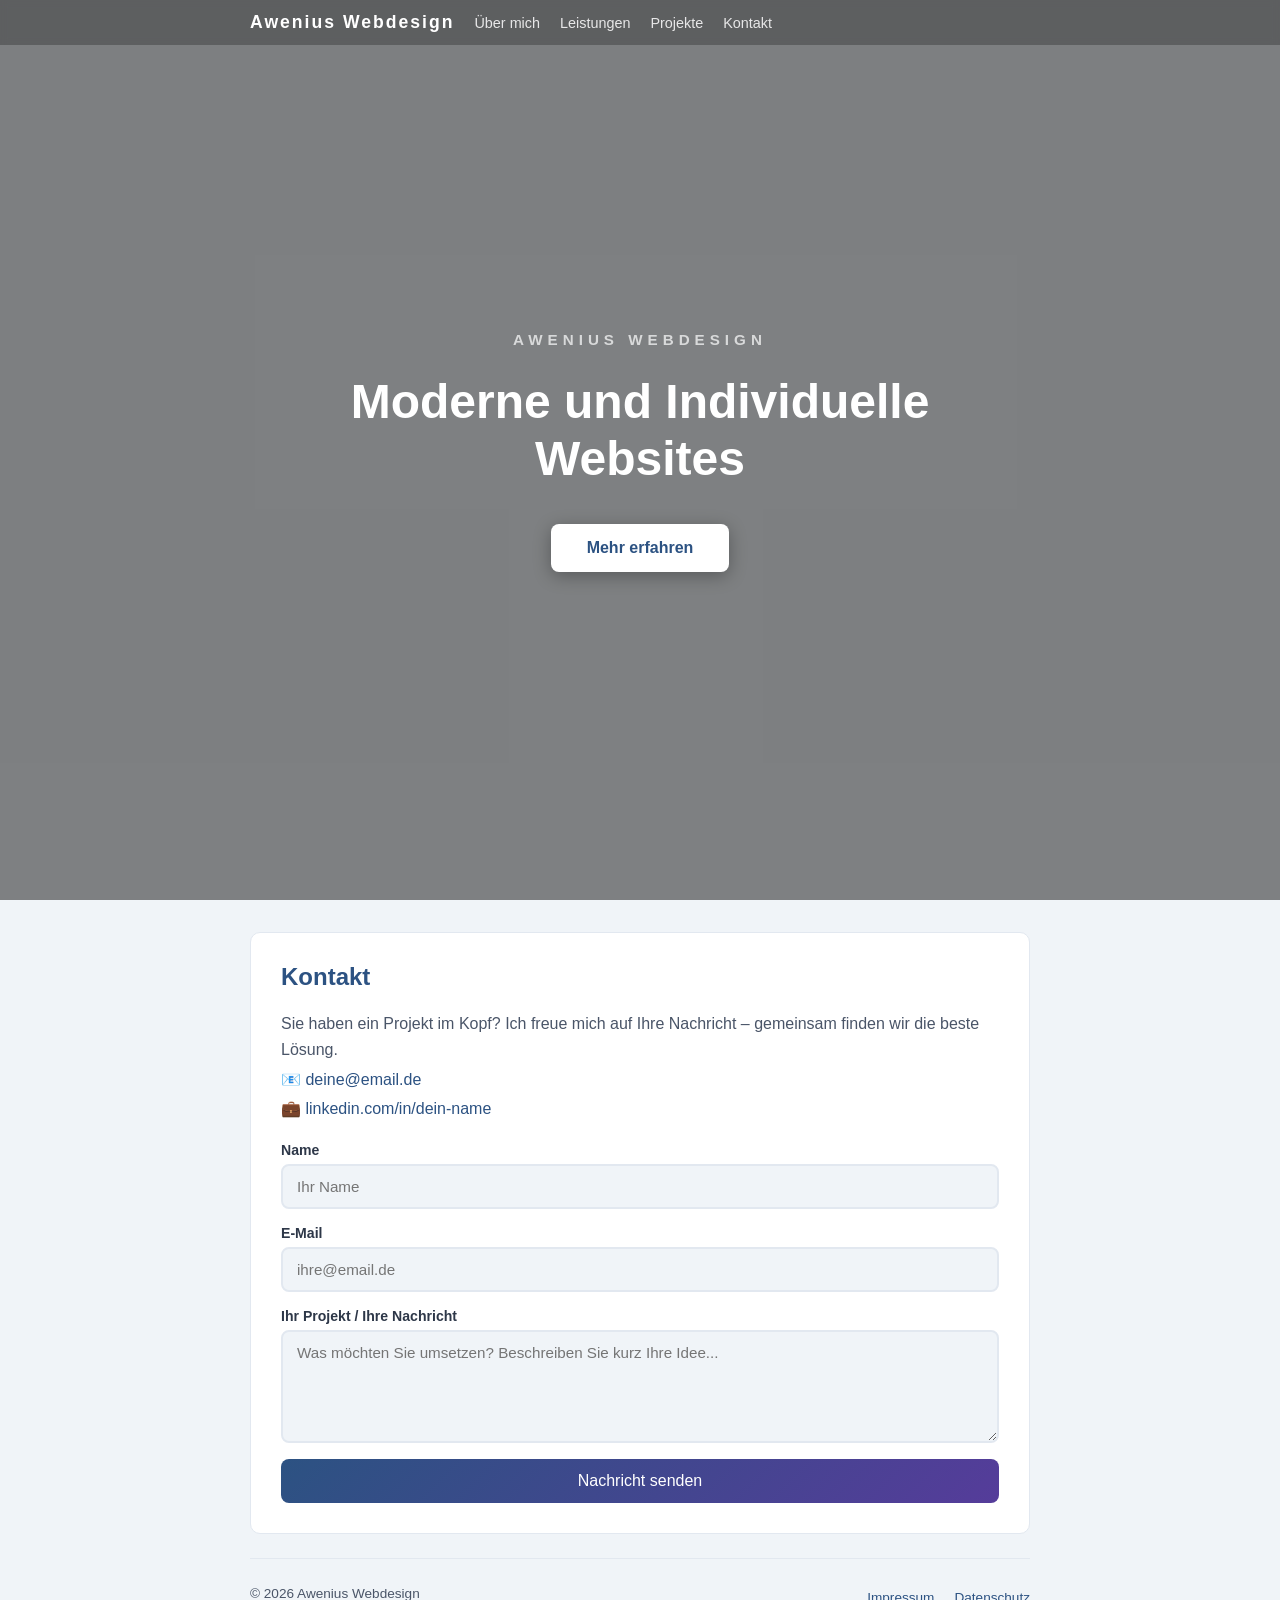
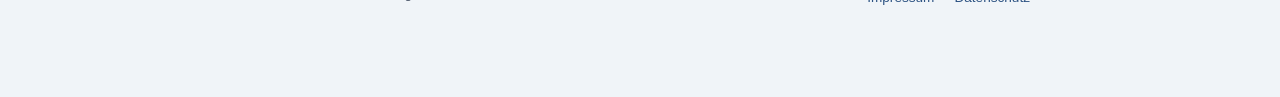
==== commit daa3de9c: "Rebranding zu Awenius Webdesign und Dark Mode entfernt - Vollbild-Hero mit DSC02628.jpg auf index.ht" ====
--- a/index.html
+++ b/index.html
@@ -3,149 +3,32 @@
 <head>
     <meta charset="UTF-8">
     <meta name="viewport" content="width=device-width, initial-scale=1.0">
-    <title>Kristof Petersen – Webdesign</title>
+    <title>Awenius Webdesign</title>
     <link rel="stylesheet" href="style.css">
 </head>
 <body>
 
-    <!-- ===== STICKY NAV ===== -->
-    <nav class="sticky-nav">
+    <!-- ===== NAV (fixiert, außerhalb des Hero) ===== -->
+    <nav class="hero-nav">
         <div class="nav-inhalt">
-            <span class="nav-name">KP Webdesign</span>
+            <span class="nav-name">Awenius Webdesign</span>
             <div class="nav-links">
-                <a href="#ueber-mich">Über mich</a>
-                <a href="#leistungen">Leistungen</a>
-                <a href="#projekte">Projekte</a>
+                <a href="ueber-mich.html">Über mich</a>
+                <a href="ueber-mich.html#leistungen">Leistungen</a>
+                <a href="ueber-mich.html#projekte">Projekte</a>
                 <a href="#kontakt">Kontakt</a>
             </div>
-            <label class="toggle-switch" title="Dark Mode umschalten">
-                <input type="checkbox" id="dark-mode-toggle">
-                <span class="toggle-slider"></span>
-                <span class="toggle-label">🌙</span>
-            </label>
         </div>
     </nav>
 
     <!-- ===== HEADER / HERO ===== -->
-    <header>
+    <header class="hero-vollbild">
         <div class="hero-inhalt">
-            <div class="hero-text">
-                <h1>Kristof Petersen</h1>
-                <p class="hero-untertitel">Webdesign – gemeinsam zur besten Lösung</p>
-                <p class="hero-beschreibung">Ich gestalte moderne, individuelle Websites – zugeschnitten auf Ihre Ziele und Ihre Kunden. Gemeinsam bringen wir Ihre Idee online.</p>
-                <a href="#kontakt" class="hero-cta">Projekt anfragen</a>
-            </div>
-            <div class="hero-bild">
-                <img src="FM1A2075.jpg" alt="Kristof Petersen – Webdesigner">
-            </div>
+            <p class="hero-marke">Awenius Webdesign</p>
+            <h1>Moderne und Individuelle<br>Websites</h1>
+            <a href="ueber-mich.html" class="hero-cta">Mehr erfahren</a>
         </div>
     </header>
-
-    <!-- ===== ÜBER MICH ===== -->
-    <section id="ueber-mich" class="animiert">
-        <h2>Über mich</h2>
-        <p>Hallo, ich bin Kristof – Webdesigner mit Leidenschaft für klare, moderne und benutzerfreundliche Websites.</p>
-        <p>Mein Ansatz: Ich arbeite <strong>eng mit meinen Kunden zusammen</strong>, um zu verstehen, was wirklich gebraucht wird – und entwickle dann die beste Lösung dafür. Keine Einheitslösung von der Stange, sondern ein Ergebnis, das zu Ihnen passt.</p>
-        <p>Mit technischem Hintergrund in der Softwareentwicklung und einem Auge für Design verbinde ich Funktionalität mit Ästhetik.</p>
-    </section>
-
-    <!-- ===== LEISTUNGEN ===== -->
-    <section id="leistungen" class="animiert">
-        <h2>Leistungen</h2>
-        <p>Was ich für Sie umsetzen kann – immer individuell, immer gemeinsam entwickelt.</p>
-        <div class="karten-raster">
-            <div class="karte">
-                <div class="karte-icon">🎨</div>
-                <h3>Webdesign</h3>
-                <p>Moderne, ansprechende Designs, die Ihre Marke und Ihre Zielgruppe widerspiegeln.</p>
-                <span class="karte-tag">Design</span>
-            </div>
-            <div class="karte">
-                <div class="karte-icon">📱</div>
-                <h3>Responsive Design</h3>
-                <p>Ihre Website sieht auf jedem Gerät perfekt aus – Smartphone, Tablet oder Desktop.</p>
-                <span class="karte-tag">Mobile-First</span>
-            </div>
-            <div class="karte">
-                <div class="karte-icon">⚙️</div>
-                <h3>Umsetzung & Entwicklung</h3>
-                <p>Sauberer, schneller Code – damit Ihre Website nicht nur schön, sondern auch zuverlässig ist.</p>
-                <span class="karte-tag">HTML/CSS/JS</span>
-            </div>
-        </div>
-    </section>
-
-    <!-- ===== PROJEKTE ===== -->
-    <section id="projekte" class="animiert">
-        <h2>Projekte</h2>
-        <p>Hier entstehen in Kürze Referenzprojekte. Interesse an Zusammenarbeit? Melden Sie sich gerne!</p>
-        <div class="karten-raster">
-            <div class="karte">
-                <div class="karte-icon">🌐</div>
-                <h3>Portfolio-Website</h3>
-                <p>Persönliche Website mit modernem Design, Dark Mode und flüssigen Animationen.</p>
-                <span class="karte-tag">HTML/CSS/JS</span>
-            </div>
-            <div class="karte">
-                <div class="karte-icon">🏪</div>
-                <h3>Business-Website</h3>
-                <p>Professionelle Unternehmenswebsite mit Leistungsübersicht und Kontaktformular.</p>
-                <span class="karte-tag">Webdesign</span>
-            </div>
-            <div class="karte">
-                <div class="karte-icon">📋</div>
-                <h3>Landing Page</h3>
-                <p>Zielgerichtete Seite zur Präsentation eines Produkts oder einer Dienstleistung.</p>
-                <span class="karte-tag">Conversion</span>
-            </div>
-        </div>
-    </section>
-
-    <!-- ===== SKILLS ===== -->
-    <section id="skills" class="animiert">
-        <h2>Skills</h2>
-        <table class="skill-tabelle">
-            <thead>
-                <tr>
-                    <th>Technologie / Skill</th>
-                    <th>Bereich</th>
-                    <th>Niveau</th>
-                </tr>
-            </thead>
-            <tbody>
-                <tr>
-                    <td>HTML</td>
-                    <td>Frontend</td>
-                    <td><span class="niveau fortgeschritten">Fortgeschritten</span></td>
-                </tr>
-                <tr>
-                    <td>CSS</td>
-                    <td>Frontend</td>
-                    <td><span class="niveau mittel">Mittel</span></td>
-                </tr>
-                <tr>
-                    <td>JavaScript</td>
-                    <td>Frontend</td>
-                    <td><span class="niveau mittel">Mittel</span></td>
-                </tr>
-                <tr>
-                    <td>Responsive Design</td>
-                    <td>Design</td>
-                    <td><span class="niveau fortgeschritten">Fortgeschritten</span></td>
-                </tr>
-                <tr>
-                    <td>UI/UX Grundlagen</td>
-                    <td>Design</td>
-                    <td><span class="niveau mittel">Mittel</span></td>
-                </tr>
-                <tr>
-                    <td>Git / Versionskontrolle</td>
-                    <td>Werkzeuge</td>
-                    <td><span class="niveau mittel">Mittel</span></td>
-                </tr>
-            </tbody>
-        </table>
-    </section>
 
     <!-- ===== KONTAKTFORMULAR ===== -->
     <section id="kontakt" class="animiert">
@@ -178,7 +61,7 @@
 
     <!-- ===== FOOTER ===== -->
     <footer class="seiten-footer">
-        <p>&copy; 2026 Kristof Petersen – Webdesign</p>
+        <p>&copy; 2026 Awenius Webdesign</p>
         <div class="footer-links">
             <a href="impressum.html">Impressum</a>
             <a href="datenschutz.html">Datenschutz</a>
@@ -186,17 +69,6 @@
     </footer>
 
     <script>
-        // ===== DARK MODE =====
-        const toggle = document.getElementById('dark-mode-toggle');
-        if (localStorage.getItem('dunkelModus') === 'an') {
-            document.body.classList.add('dunkel');
-            toggle.checked = true;
-        }
-        toggle.addEventListener('change', () => {
-            document.body.classList.toggle('dunkel');
-            localStorage.setItem('dunkelModus', toggle.checked ? 'an' : 'aus');
-        });
-
         // ===== FORMULAR =====
         function formularAbsenden(event) {
             event.preventDefault();
@@ -206,7 +78,7 @@
             setTimeout(() => msg.classList.add('versteckt'), 4000);
         }
 
-        // ===== SCROLL-ANIMATIONEN (Intersection Observer) =====
+        // ===== SCROLL-ANIMATIONEN =====
         const beobachter = new IntersectionObserver(eintraege => {
             eintraege.forEach(e => {
                 if (e.isIntersecting) e.target.classList.add('sichtbar');
--- a/style.css
+++ b/style.css
@@ -1,4 +1,4 @@
-/* ===== CSS VARIABLEN (Light / Dark Mode) ===== */
+/* ===== CSS VARIABLEN ===== */
 :root {
     --bg:           #f0f4f8;
     --karte-bg:     #ffffff;
@@ -7,24 +7,8 @@
     --rahmen:       #e2e8f0;
     --blau:         #2c5282;
     --blau-hell:    #bee3f8;
-    --scroll-bg:    #f7fafc;
-    --tab-inaktiv:  #e2e8f0;
     --tabelle-kopf: #ebf4ff;
     --tabelle-alt:  #f7fafc;
-}
-
-body.dunkel {
-    --bg:           #1a202c;
-    --karte-bg:     #2d3748;
-    --text:         #a0aec0;
-    --text-stark:   #e2e8f0;
-    --blau:         #63b3ed;
-    --rahmen:       #4a5568;
-    --blau-hell:    #2a4365;
-    --scroll-bg:    #2d3748;
-    --tab-inaktiv:  #374151;
-    --tabelle-kopf: #2a4365;
-    --tabelle-alt:  #374151;
 }
 
 /* ===== RESET & BASIS ===== */
@@ -32,9 +16,6 @@
     box-sizing: border-box;
 }
 
-* {
-    transition: background-color 0.3s ease, color 0.3s ease, border-color 0.3s ease;
-}
 
 body {
     background-color: var(--bg);
@@ -43,6 +24,7 @@
     margin: 0 auto;
     padding: 0 40px 60px 40px;
     color: var(--text);
+    overflow-x: hidden;
 }
 
 h1 { color: white; margin: 0 0 8px 0; }
@@ -108,85 +90,77 @@
     color: white;
 }
 
-/* ===== TOGGLE SWITCH (Dark Mode) ===== */
-.toggle-switch {
+
+/* ===== NAV IM HERO ===== */
+.hero-nav {
+    position: fixed;
+    top: 0;
+    left: 0;
+    right: 0;
+    z-index: 100;
+    background: rgba(0, 0, 0, 0.25);
+    backdrop-filter: blur(4px);
+}
+
+.hero-nav .nav-name {
+    color: white;
+}
+
+.hero-nav .nav-links a {
+    color: rgba(255, 255, 255, 0.85);
+}
+
+.hero-nav .nav-links a:hover {
+    color: white;
+}
+
+
+/* ===== HERO VOLLBILD (index.html) ===== */
+.hero-vollbild {
+    position: relative;
+    width: 100vw;
+    left: 50%;
+    transform: translateX(-50%);
+    min-height: 100vh;
+    background-image: url('DSC02628.jpg');
+    background-size: cover;
+    background-position: center;
     display: flex;
     align-items: center;
-    gap: 8px;
-    cursor: pointer;
-    flex-shrink: 0;
-}
-
-.toggle-switch input {
-    display: none;
-}
-
-.toggle-slider {
-    width: 44px;
-    height: 24px;
-    background: #4a5568;
-    border-radius: 12px;
-    position: relative;
-    transition: background 0.3s;
-}
-
-.toggle-slider::after {
+    justify-content: center;
+    margin-bottom: 32px;
+    color: white;
+}
+
+.hero-vollbild::before {
     content: '';
     position: absolute;
-    width: 18px;
-    height: 18px;
-    background: white;
-    border-radius: 50%;
-    top: 3px;
-    left: 3px;
-    transition: left 0.3s;
-}
-
-.toggle-switch input:checked + .toggle-slider {
-    background: #553c9a;
-}
-
-.toggle-switch input:checked + .toggle-slider::after {
-    left: 23px;
-}
-
-.toggle-label {
-    font-size: 1rem;
-}
-
-/* ===== HEADER / HERO ===== */
-header {
-    background: linear-gradient(135deg, #2c5282 0%, #553c9a 55%, #2b6cb0 100%);
-    color: white;
-    padding: 60px 40px;
-    border-radius: 12px;
-    margin-bottom: 24px;
-    box-shadow: 0 6px 24px rgba(44, 82, 130, 0.45);
+    inset: 0;
+    background: rgba(0, 0, 0, 0.48);
 }
 
 .hero-inhalt {
-    display: flex;
-    align-items: center;
-    gap: 48px;
-}
-
-.hero-text {
-    flex: 1;
-}
-
-.hero-untertitel {
-    color: #bee3f8;
-    font-size: 1.2rem;
-    margin: 4px 0 16px;
-    font-weight: 600;
-    letter-spacing: 0.5px;
-}
-
-.hero-beschreibung {
-    color: #dbeafe;
-    font-size: 1rem;
-    line-height: 1.7;
-    margin: 0 0 28px;
+    position: relative;
+    z-index: 1;
+    text-align: center;
+    padding: 40px 24px;
+}
+
+.hero-marke {
+    font-size: 0.95rem;
+    letter-spacing: 5px;
+    text-transform: uppercase;
+    color: rgba(255, 255, 255, 0.7);
+    margin: 0 0 20px;
+    font-weight: 700;
+}
+
+.hero-vollbild h1 {
+    font-size: 3rem;
+    font-weight: 700;
+    line-height: 1.2;
+    margin: 0 0 36px;
+    color: white;
 }
 
 .hero-cta {
@@ -195,31 +169,60 @@
     color: #2c5282;
     font-weight: bold;
     font-size: 1rem;
-    padding: 14px 32px;
+    padding: 15px 36px;
     border-radius: 8px;
     text-decoration: none;
     transition: transform 0.2s, box-shadow 0.2s;
-    box-shadow: 0 4px 14px rgba(0, 0, 0, 0.2);
+    box-shadow: 0 4px 18px rgba(0, 0, 0, 0.3);
 }
 
 .hero-cta:hover {
     transform: translateY(-3px);
-    box-shadow: 0 8px 20px rgba(0, 0, 0, 0.25);
-}
-
-.hero-bild {
-    flex-shrink: 0;
-}
-
-.hero-bild img {
-    width: 200px;
-    height: 200px;
+    box-shadow: 0 10px 28px rgba(0, 0, 0, 0.35);
+}
+
+/* ===== ÜBER-MICH SEITEN-HEADER ===== */
+.unterseite-header {
+    background: linear-gradient(135deg, #2c5282 0%, #553c9a 55%, #2b6cb0 100%);
+    color: white;
+    padding: 52px 40px;
+    border-radius: 12px;
+    margin-bottom: 24px;
+    box-shadow: 0 6px 24px rgba(44, 82, 130, 0.45);
+}
+
+.unterseite-titel {
+    color: white;
+    font-size: 2.2rem;
+    margin: 0 0 8px;
+}
+
+.unterseite-untertitel {
+    color: #bee3f8;
+    font-size: 1.1rem;
+    margin: 0;
+}
+
+/* ===== PROFIL-LAYOUT (Über-mich-Seite) ===== */
+.profil-layout {
+    display: flex;
+    align-items: flex-start;
+    gap: 36px;
+}
+
+.profil-foto {
+    width: 180px;
+    height: 180px;
     border-radius: 50%;
     object-fit: cover;
     object-position: center top;
-    border: 4px solid rgba(255, 255, 255, 0.35);
-    box-shadow: 0 8px 32px rgba(0, 0, 0, 0.3);
-    display: block;
+    border: 4px solid var(--rahmen);
+    box-shadow: 0 4px 16px rgba(0, 0, 0, 0.12);
+    flex-shrink: 0;
+}
+
+.profil-text h2 {
+    margin-top: 0;
 }
 
 /* ===== SECTIONS ===== */
@@ -289,9 +292,6 @@
     border-radius: 12px;
 }
 
-body.dunkel .karte-tag {
-    color: #bee3f8;
-}
 
 /* ===== TABELLE ===== */
 .skill-tabelle {
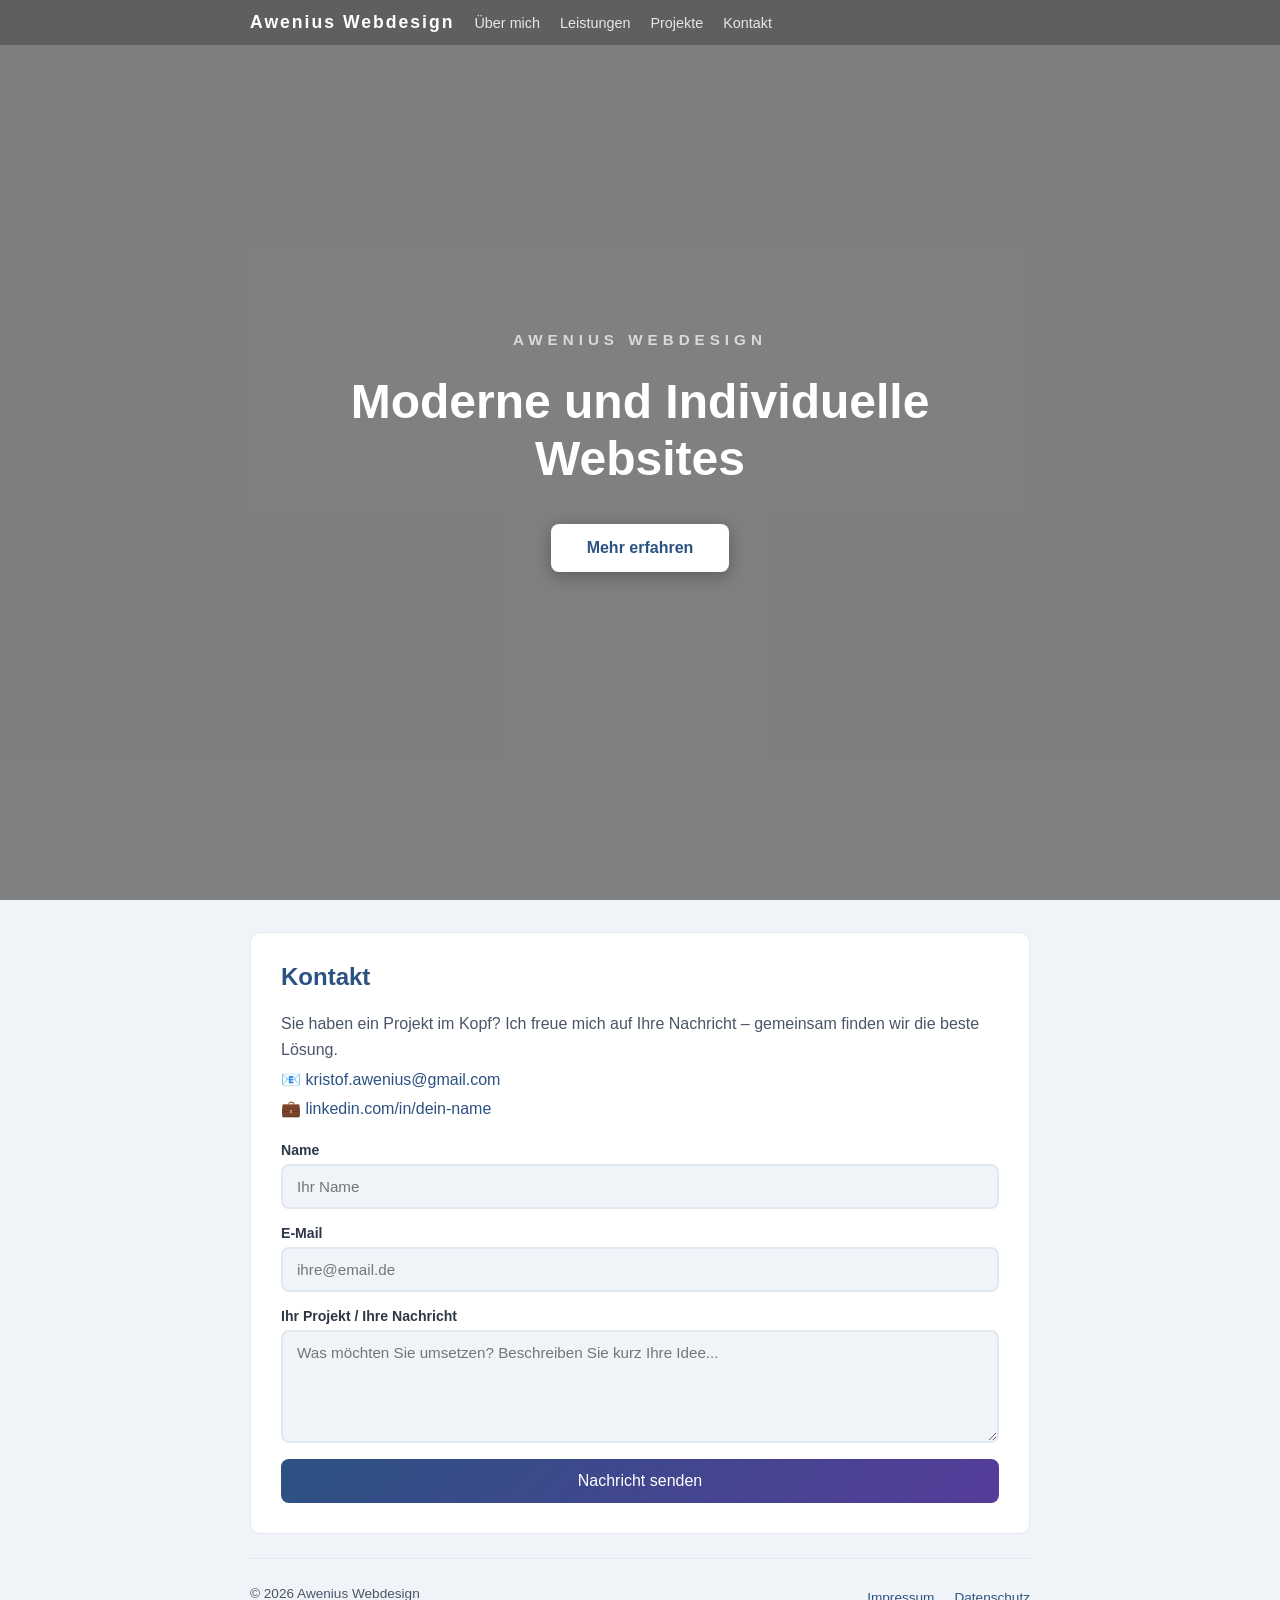
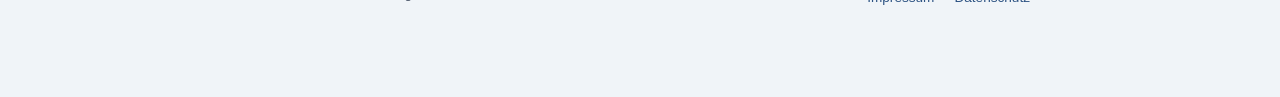
==== commit fd9e4c3e: "Kontaktdaten und Adresse aktualisiert - Echte E-Mail-Adresse (kristof.awenius@gmail.com) eingetragen" ====
--- a/index.html
+++ b/index.html
@@ -35,7 +35,7 @@
         <h2>Kontakt</h2>
         <p>Sie haben ein Projekt im Kopf? Ich freue mich auf Ihre Nachricht – gemeinsam finden wir die beste Lösung.</p>
         <ul class="kontakt-liste">
-            <li>📧 <a href="mailto:deine@email.de">deine@email.de</a></li>
+            <li>📧 <a href="mailto:kristof.awenius@gmail.com">kristof.awenius@gmail.com</a></li>
             <li>💼 <a href="https://linkedin.com/in/dein-name" target="_blank">linkedin.com/in/dein-name</a></li>
         </ul>
 
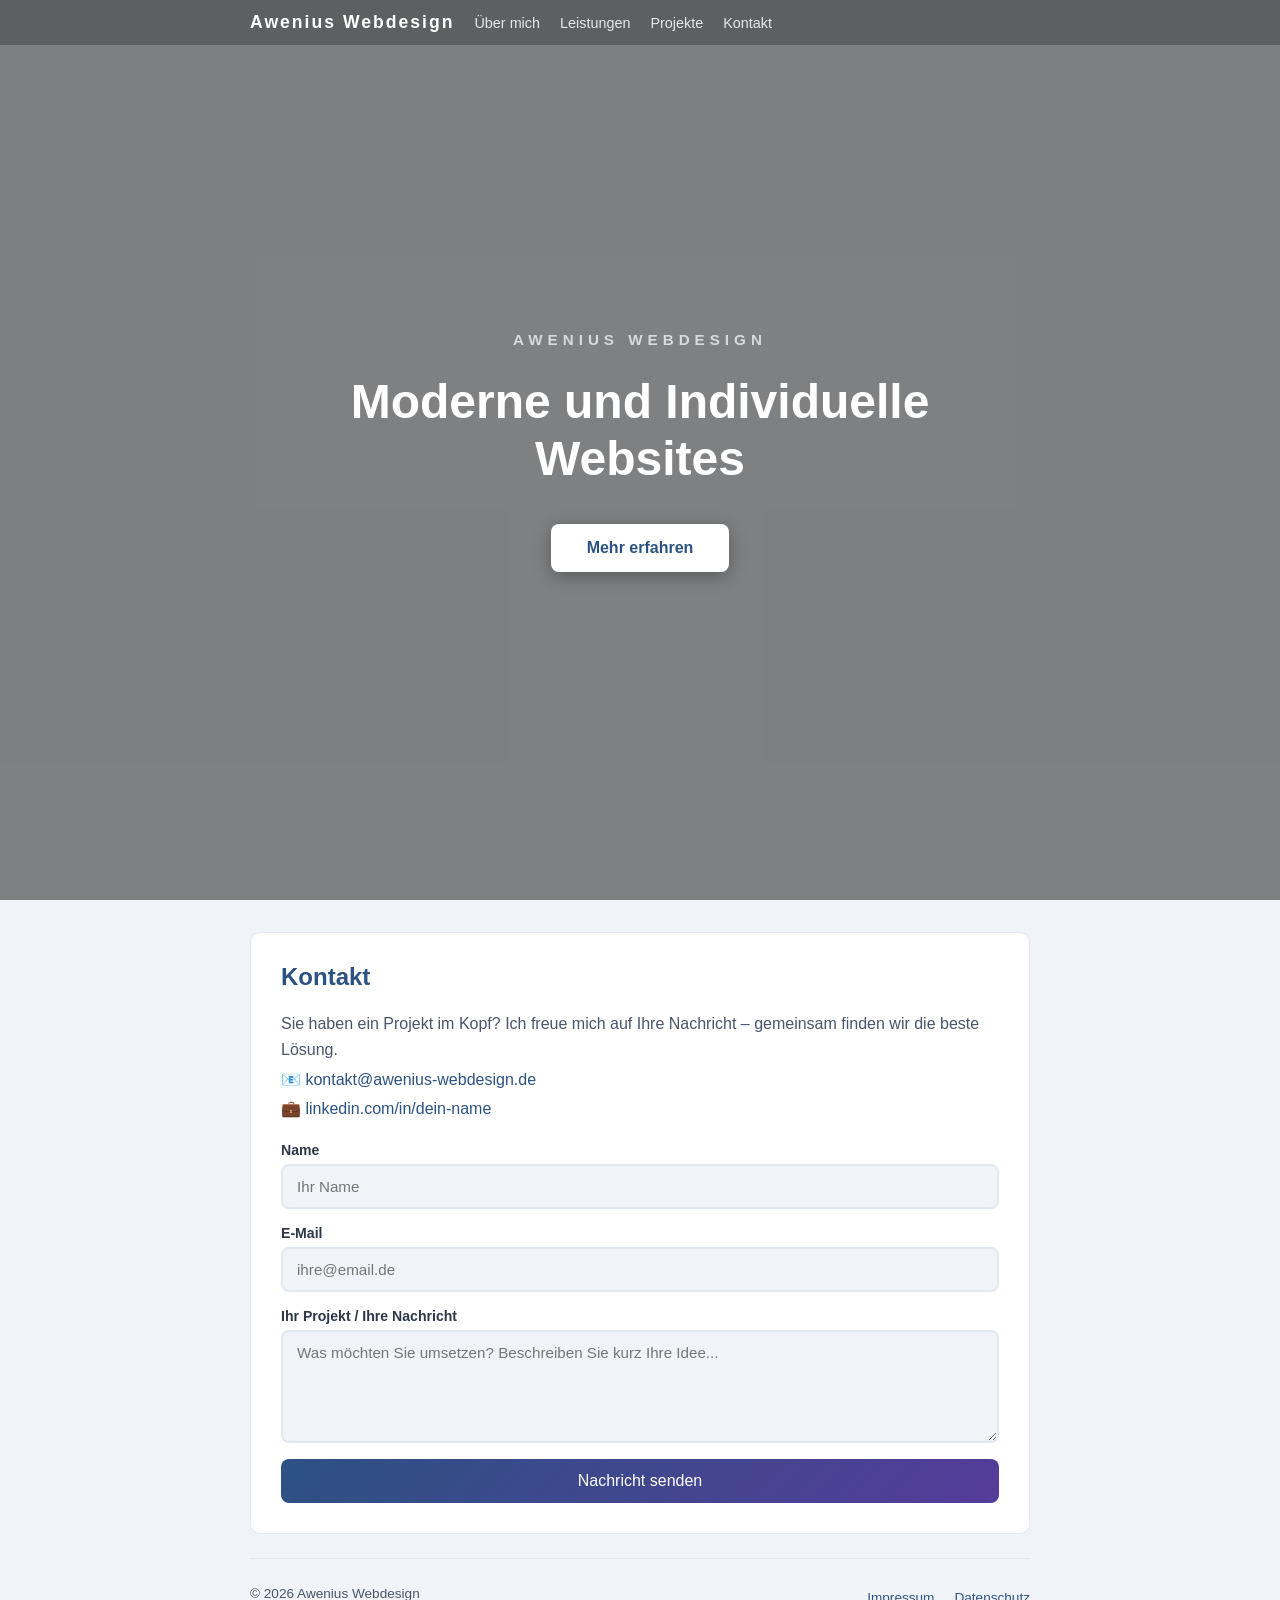
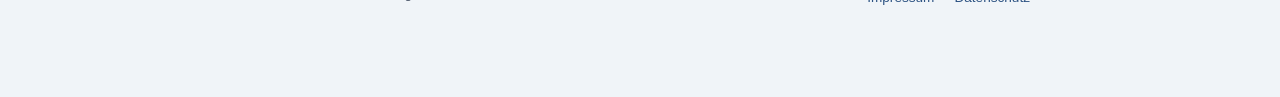
==== commit 90e8bfe1: "E-Mail auf kontakt@awenius-webdesign.de umgestellt - Kontaktformular sendet jetzt an IONOS-Adresse -" ====
--- a/index.html
+++ b/index.html
@@ -35,7 +35,7 @@
         <h2>Kontakt</h2>
         <p>Sie haben ein Projekt im Kopf? Ich freue mich auf Ihre Nachricht – gemeinsam finden wir die beste Lösung.</p>
         <ul class="kontakt-liste">
-            <li>📧 <a href="mailto:kristof.awenius@gmail.com">kristof.awenius@gmail.com</a></li>
+            <li>📧 <a href="mailto:kontakt@awenius-webdesign.de">kontakt@awenius-webdesign.de</a></li>
             <li>💼 <a href="https://linkedin.com/in/dein-name" target="_blank">linkedin.com/in/dein-name</a></li>
         </ul>
 
@@ -70,12 +70,41 @@
 
     <script>
         // ===== FORMULAR =====
-        function formularAbsenden(event) {
+        async function formularAbsenden(event) {
             event.preventDefault();
-            event.target.reset();
+            const form = event.target;
+            const btn = form.querySelector('.senden-btn');
             const msg = document.getElementById('formular-bestaetigung');
+
+            btn.disabled = true;
+            btn.textContent = 'Wird gesendet…';
+
+            const daten = new FormData(form);
+            daten.append('name', form.querySelector('#name').value);
+            daten.append('email', form.querySelector('#email').value);
+            daten.append('nachricht', form.querySelector('#nachricht').value);
+
+            try {
+                const antwort = await fetch('kontakt.php', { method: 'POST', body: daten });
+                const json = await antwort.json();
+
+                if (json.success) {
+                    form.reset();
+                    msg.textContent = '✅ Danke! Ich melde mich so schnell wie möglich bei Ihnen.';
+                    msg.style.color = '';
+                } else {
+                    msg.textContent = '❌ ' + (json.message || 'Ein Fehler ist aufgetreten.');
+                    msg.style.color = '#c53030';
+                }
+            } catch {
+                msg.textContent = '❌ Verbindungsfehler. Bitte versuchen Sie es später erneut.';
+                msg.style.color = '#c53030';
+            }
+
             msg.classList.remove('versteckt');
-            setTimeout(() => msg.classList.add('versteckt'), 4000);
+            setTimeout(() => msg.classList.add('versteckt'), 5000);
+            btn.disabled = false;
+            btn.textContent = 'Nachricht senden';
         }
 
         // ===== SCROLL-ANIMATIONEN =====
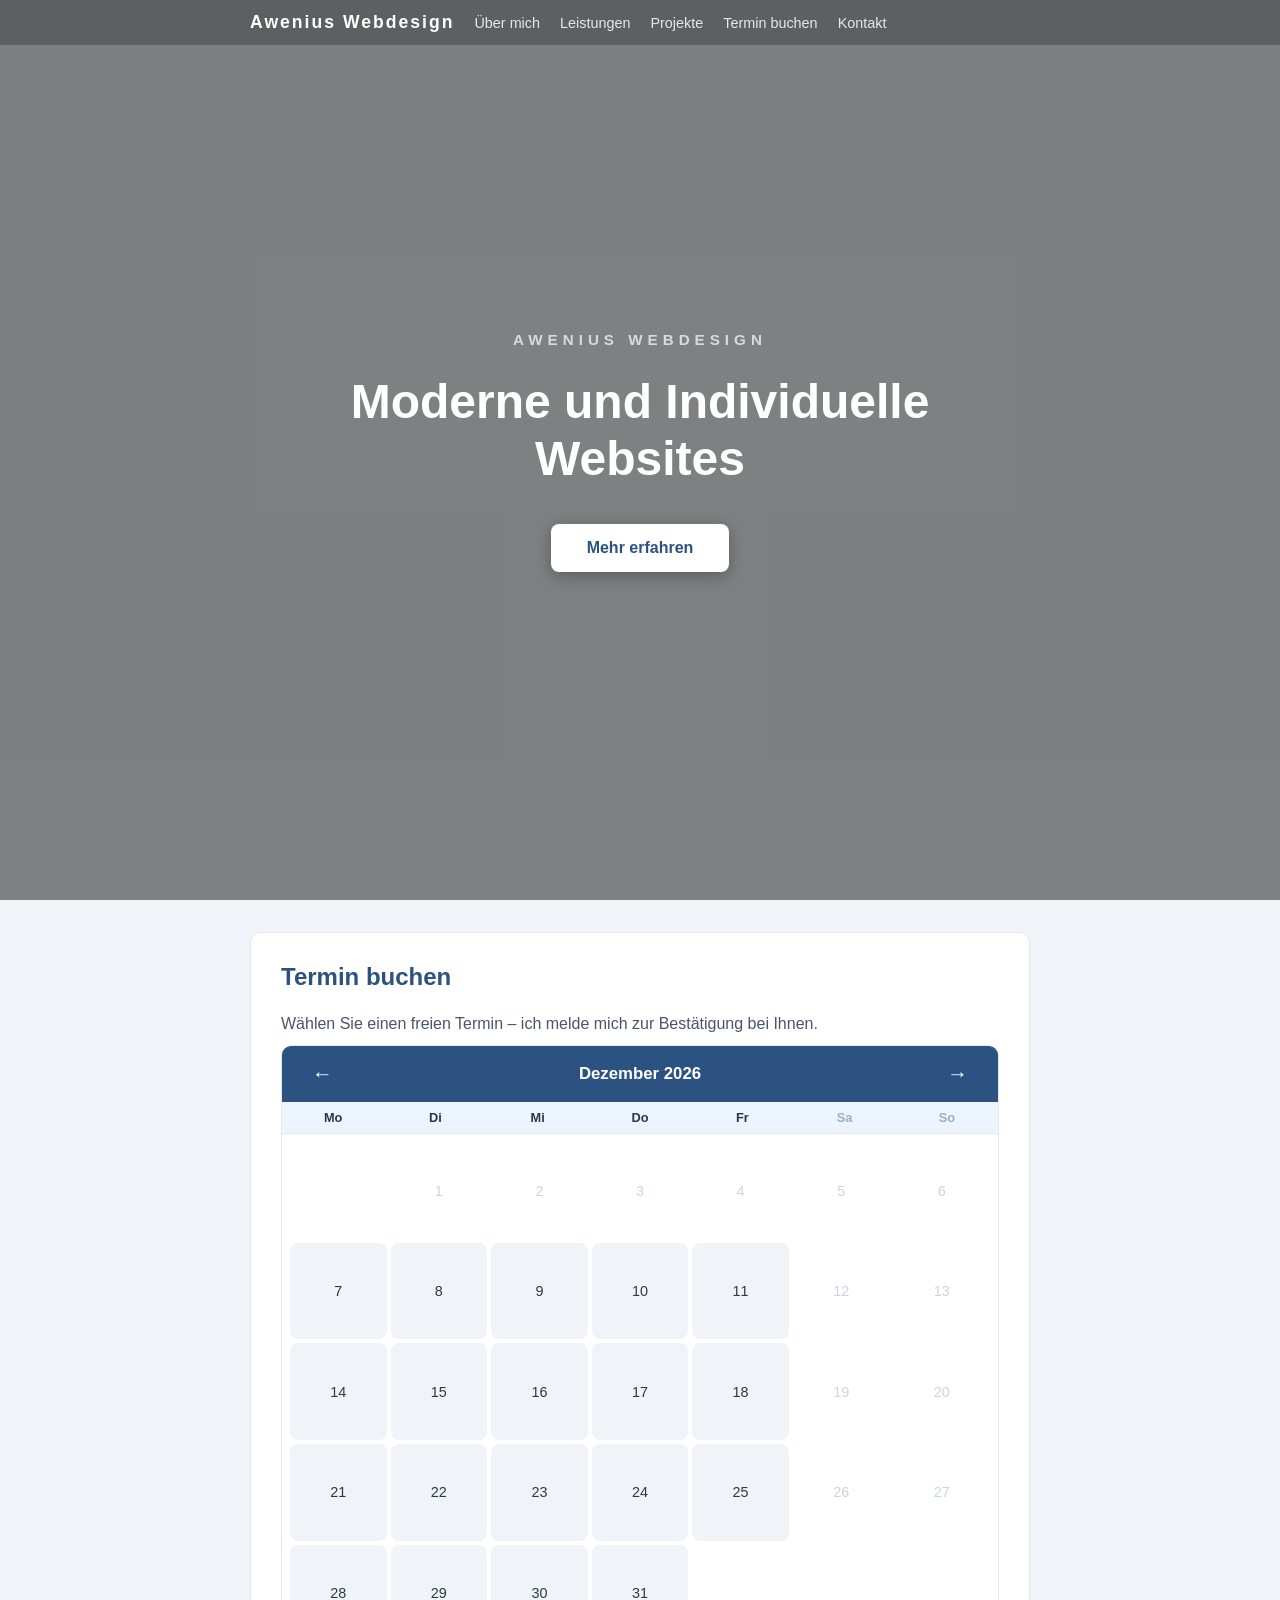
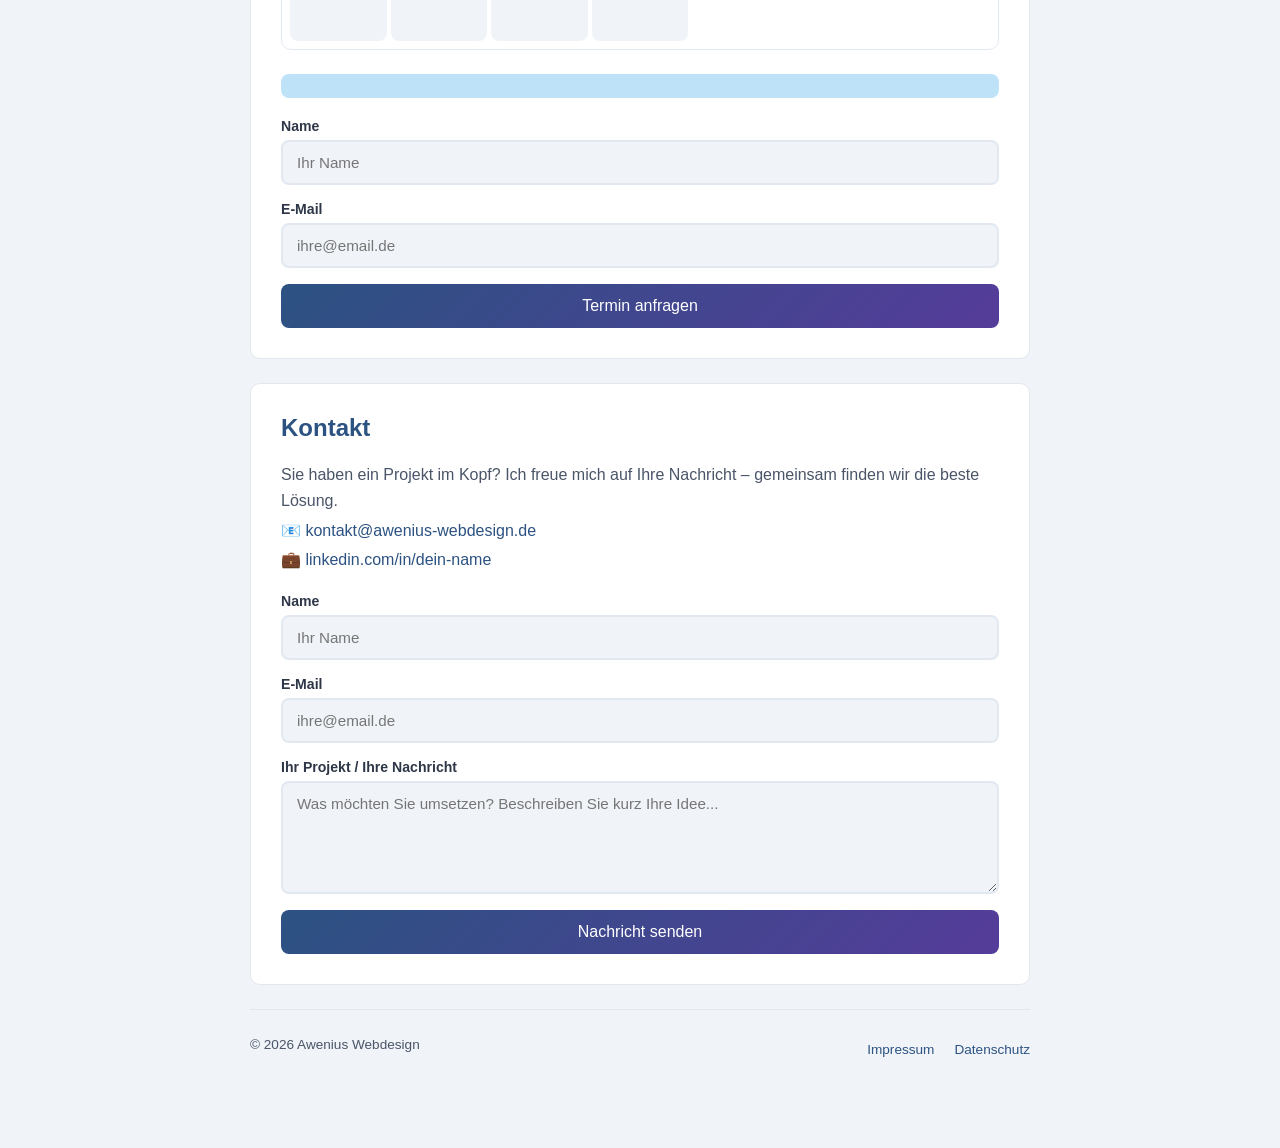
==== commit 6c0d3bb6: "Buchungskalender hinzugefügt Frontend-Kalender zum Buchen von Terminen: Monatsansicht mit Navigation" ====
--- a/index.html
+++ b/index.html
@@ -16,6 +16,7 @@
                 <a href="ueber-mich.html">Über mich</a>
                 <a href="ueber-mich.html#leistungen">Leistungen</a>
                 <a href="ueber-mich.html#projekte">Projekte</a>
+                <a href="#termin">Termin buchen</a>
                 <a href="#kontakt">Kontakt</a>
             </div>
         </div>
@@ -29,6 +30,54 @@
             <a href="ueber-mich.html" class="hero-cta">Mehr erfahren</a>
         </div>
     </header>
+
+    <!-- ===== BUCHUNGSKALENDER ===== -->
+    <section id="termin" class="animiert">
+        <h2>Termin buchen</h2>
+        <p>Wählen Sie einen freien Termin – ich melde mich zur Bestätigung bei Ihnen.</p>
+
+        <div class="kalender-wrapper">
+            <!-- Monatsnavigation -->
+            <div class="kalender-kopf">
+                <button class="kalender-nav" id="vorMonat" aria-label="Vorheriger Monat">&#8592;</button>
+                <span class="kalender-monat" id="kalenderTitel"></span>
+                <button class="kalender-nav" id="naechsterMonat" aria-label="Nächster Monat">&#8594;</button>
+            </div>
+
+            <!-- Wochentage -->
+            <div class="kalender-wochentage">
+                <span>Mo</span><span>Di</span><span>Mi</span><span>Do</span><span>Fr</span>
+                <span class="wochenende">Sa</span><span class="wochenende">So</span>
+            </div>
+
+            <!-- Tage-Grid -->
+            <div class="kalender-tage" id="kalenderTage"></div>
+        </div>
+
+        <!-- Zeitslots (erscheinen nach Datumsauswahl) -->
+        <div class="zeitslots-bereich versteckt" id="zeitslotBereich">
+            <h3 class="zeitslot-titel" id="zeitslotTitel"></h3>
+            <div class="zeitslots" id="zeitslots"></div>
+        </div>
+
+        <!-- Buchungsformular (erscheint nach Zeitauswahl) -->
+        <form class="buchungs-formular versteckt" id="buchungsFormular" onsubmit="terminBuchen(event)">
+            <p class="buchungs-zusammenfassung" id="buchungsZusammenfassung"></p>
+            <div class="formular-gruppe">
+                <label for="termin-name">Name</label>
+                <input type="text" id="termin-name" placeholder="Ihr Name" required>
+            </div>
+            <div class="formular-gruppe">
+                <label for="termin-email">E-Mail</label>
+                <input type="email" id="termin-email" placeholder="ihre@email.de" required>
+            </div>
+            <button type="submit" class="senden-btn">Termin anfragen</button>
+        </form>
+
+        <div id="termin-bestaetigung" class="bestaetigung versteckt">
+            ✅ Ihre Terminanfrage wurde gesendet! Ich melde mich zur Bestätigung.
+        </div>
+    </section>
 
     <!-- ===== KONTAKTFORMULAR ===== -->
     <section id="kontakt" class="animiert">
@@ -69,6 +118,118 @@
     </footer>
 
     <script>
+        // ===== BUCHUNGSKALENDER =====
+        const ZEITEN = ['09:00', '10:00', '11:00', '14:00', '15:00', '16:00'];
+        // Beispiel-Sperrtage (YYYY-MM-DD)
+        const GESPERRT = [];
+
+        let aktuellesDatum = new Date();
+        let gewaehlterTag = null;
+        let gewaehlteZeit = null;
+
+        function kalenderRendern() {
+            const titel = document.getElementById('kalenderTitel');
+            const grid  = document.getElementById('kalenderTage');
+            const heute = new Date();
+            heute.setHours(0, 0, 0, 0);
+
+            const jahr  = aktuellesDatum.getFullYear();
+            const monat = aktuellesDatum.getMonth();
+
+            titel.textContent = new Date(jahr, monat, 1)
+                .toLocaleDateString('de-DE', { month: 'long', year: 'numeric' });
+
+            const ersterTag = new Date(jahr, monat, 1).getDay(); // 0=So
+            const startOffset = (ersterTag === 0) ? 6 : ersterTag - 1; // Mo=0
+            const tageImMonat = new Date(jahr, monat + 1, 0).getDate();
+
+            grid.innerHTML = '';
+
+            // Leerfelder vor dem 1.
+            for (let i = 0; i < startOffset; i++) {
+                grid.innerHTML += '<span></span>';
+            }
+
+            for (let tag = 1; tag <= tageImMonat; tag++) {
+                const datum = new Date(jahr, monat, tag);
+                const key   = datum.toISOString().split('T')[0];
+                const wt    = datum.getDay(); // 0=So, 6=Sa
+
+                const btn = document.createElement('button');
+                btn.textContent = tag;
+                btn.classList.add('kalender-tag');
+
+                if (datum < heute || wt === 0 || wt === 6 || GESPERRT.includes(key)) {
+                    btn.classList.add('deaktiviert');
+                    btn.disabled = true;
+                } else {
+                    btn.addEventListener('click', () => tagWaehlen(datum, key, btn));
+                }
+
+                if (key === gewaehlterTag) btn.classList.add('aktiv');
+                grid.appendChild(btn);
+            }
+        }
+
+        function tagWaehlen(datum, key, btn) {
+            gewaehlterTag = key;
+            gewaehlteZeit = null;
+            document.querySelectorAll('.kalender-tag').forEach(b => b.classList.remove('aktiv'));
+            btn.classList.add('aktiv');
+
+            const titel = document.getElementById('zeitslotTitel');
+            titel.textContent = 'Uhrzeit für ' + datum.toLocaleDateString('de-DE', { weekday: 'long', day: 'numeric', month: 'long' });
+
+            const slots = document.getElementById('zeitslots');
+            slots.innerHTML = '';
+            ZEITEN.forEach(zeit => {
+                const btn = document.createElement('button');
+                btn.textContent = zeit + ' Uhr';
+                btn.classList.add('zeitslot-btn');
+                btn.addEventListener('click', () => zeitWaehlen(zeit, btn));
+                slots.appendChild(btn);
+            });
+
+            document.getElementById('zeitslotBereich').classList.remove('versteckt');
+            document.getElementById('buchungsFormular').classList.add('versteckt');
+            document.getElementById('termin-bestaetigung').classList.add('versteckt');
+        }
+
+        function zeitWaehlen(zeit, btn) {
+            gewaehlteZeit = zeit;
+            document.querySelectorAll('.zeitslot-btn').forEach(b => b.classList.remove('aktiv'));
+            btn.classList.add('aktiv');
+
+            const datum = new Date(gewaehlterTag);
+            const zusammenfassung = datum.toLocaleDateString('de-DE', { weekday: 'long', day: 'numeric', month: 'long', year: 'numeric' })
+                + ' um ' + zeit + ' Uhr';
+            document.getElementById('buchungsZusammenfassung').textContent = '📅 ' + zusammenfassung;
+            document.getElementById('buchungsFormular').classList.remove('versteckt');
+        }
+
+        function terminBuchen(event) {
+            event.preventDefault();
+            document.getElementById('buchungsFormular').classList.add('versteckt');
+            document.getElementById('zeitslotBereich').classList.add('versteckt');
+            const best = document.getElementById('termin-bestaetigung');
+            best.classList.remove('versteckt');
+            gewaehlterTag = null;
+            gewaehlteZeit = null;
+            document.querySelectorAll('.kalender-tag').forEach(b => b.classList.remove('aktiv'));
+            event.target.reset();
+        }
+
+        document.getElementById('vorMonat').addEventListener('click', () => {
+            aktuellesDatum.setMonth(aktuellesDatum.getMonth() - 1);
+            kalenderRendern();
+        });
+        document.getElementById('naechsterMonat').addEventListener('click', () => {
+            aktuellesDatum.setMonth(aktuellesDatum.getMonth() + 1);
+            kalenderRendern();
+        });
+
+        kalenderRendern();
+
         // ===== FORMULAR =====
         async function formularAbsenden(event) {
             event.preventDefault();
--- a/style.css
+++ b/style.css
@@ -577,6 +577,159 @@
     display: none;
 }
 
+/* ===== BUCHUNGSKALENDER ===== */
+.kalender-wrapper {
+    border: 1px solid var(--rahmen);
+    border-radius: 10px;
+    overflow: hidden;
+    margin-bottom: 24px;
+}
+
+.kalender-kopf {
+    display: flex;
+    align-items: center;
+    justify-content: space-between;
+    background: var(--blau);
+    color: white;
+    padding: 14px 20px;
+}
+
+.kalender-monat {
+    font-weight: bold;
+    font-size: 1.05rem;
+    text-transform: capitalize;
+}
+
+.kalender-nav {
+    background: none;
+    border: none;
+    color: white;
+    font-size: 1.3rem;
+    cursor: pointer;
+    padding: 4px 10px;
+    border-radius: 6px;
+    transition: background 0.2s;
+    line-height: 1;
+}
+
+.kalender-nav:hover {
+    background: rgba(255, 255, 255, 0.2);
+}
+
+.kalender-wochentage,
+.kalender-tage {
+    display: grid;
+    grid-template-columns: repeat(7, 1fr);
+}
+
+.kalender-wochentage {
+    background: var(--tabelle-kopf);
+    border-bottom: 1px solid var(--rahmen);
+}
+
+.kalender-wochentage span {
+    text-align: center;
+    padding: 8px 0;
+    font-size: 0.8rem;
+    font-weight: bold;
+    color: var(--text-stark);
+}
+
+.kalender-wochentage .wochenende {
+    color: #a0aec0;
+}
+
+.kalender-tage {
+    padding: 8px;
+    gap: 4px;
+}
+
+.kalender-tag {
+    aspect-ratio: 1;
+    border: none;
+    border-radius: 8px;
+    background: var(--bg);
+    color: var(--text-stark);
+    font-size: 0.9rem;
+    cursor: pointer;
+    transition: background 0.2s, color 0.2s;
+    display: flex;
+    align-items: center;
+    justify-content: center;
+}
+
+.kalender-tag:hover:not(.deaktiviert) {
+    background: var(--blau-hell);
+}
+
+.kalender-tag.aktiv {
+    background: var(--blau);
+    color: white;
+    font-weight: bold;
+}
+
+.kalender-tag.deaktiviert {
+    color: #cbd5e0;
+    cursor: not-allowed;
+    background: none;
+}
+
+/* Zeitslots */
+.zeitslots-bereich {
+    margin-bottom: 20px;
+}
+
+.zeitslot-titel {
+    color: var(--blau);
+    margin-bottom: 12px;
+    font-size: 0.95rem;
+}
+
+.zeitslots {
+    display: flex;
+    flex-wrap: wrap;
+    gap: 10px;
+}
+
+.zeitslot-btn {
+    padding: 10px 18px;
+    border: 2px solid var(--rahmen);
+    border-radius: 8px;
+    background: var(--bg);
+    color: var(--text-stark);
+    font-size: 0.95rem;
+    cursor: pointer;
+    transition: border-color 0.2s, background 0.2s, color 0.2s;
+}
+
+.zeitslot-btn:hover {
+    border-color: var(--blau);
+    background: var(--blau-hell);
+}
+
+.zeitslot-btn.aktiv {
+    border-color: var(--blau);
+    background: var(--blau);
+    color: white;
+    font-weight: bold;
+}
+
+/* Buchungsformular */
+.buchungs-formular {
+    display: flex;
+    flex-direction: column;
+    gap: 16px;
+}
+
+.buchungs-zusammenfassung {
+    background: var(--blau-hell);
+    color: var(--blau);
+    font-weight: bold;
+    padding: 12px 16px;
+    border-radius: 8px;
+    margin: 0 0 4px 0;
+}
+
 /* ===== FOOTER ===== */
 .seiten-footer {
     margin-top: 8px;
